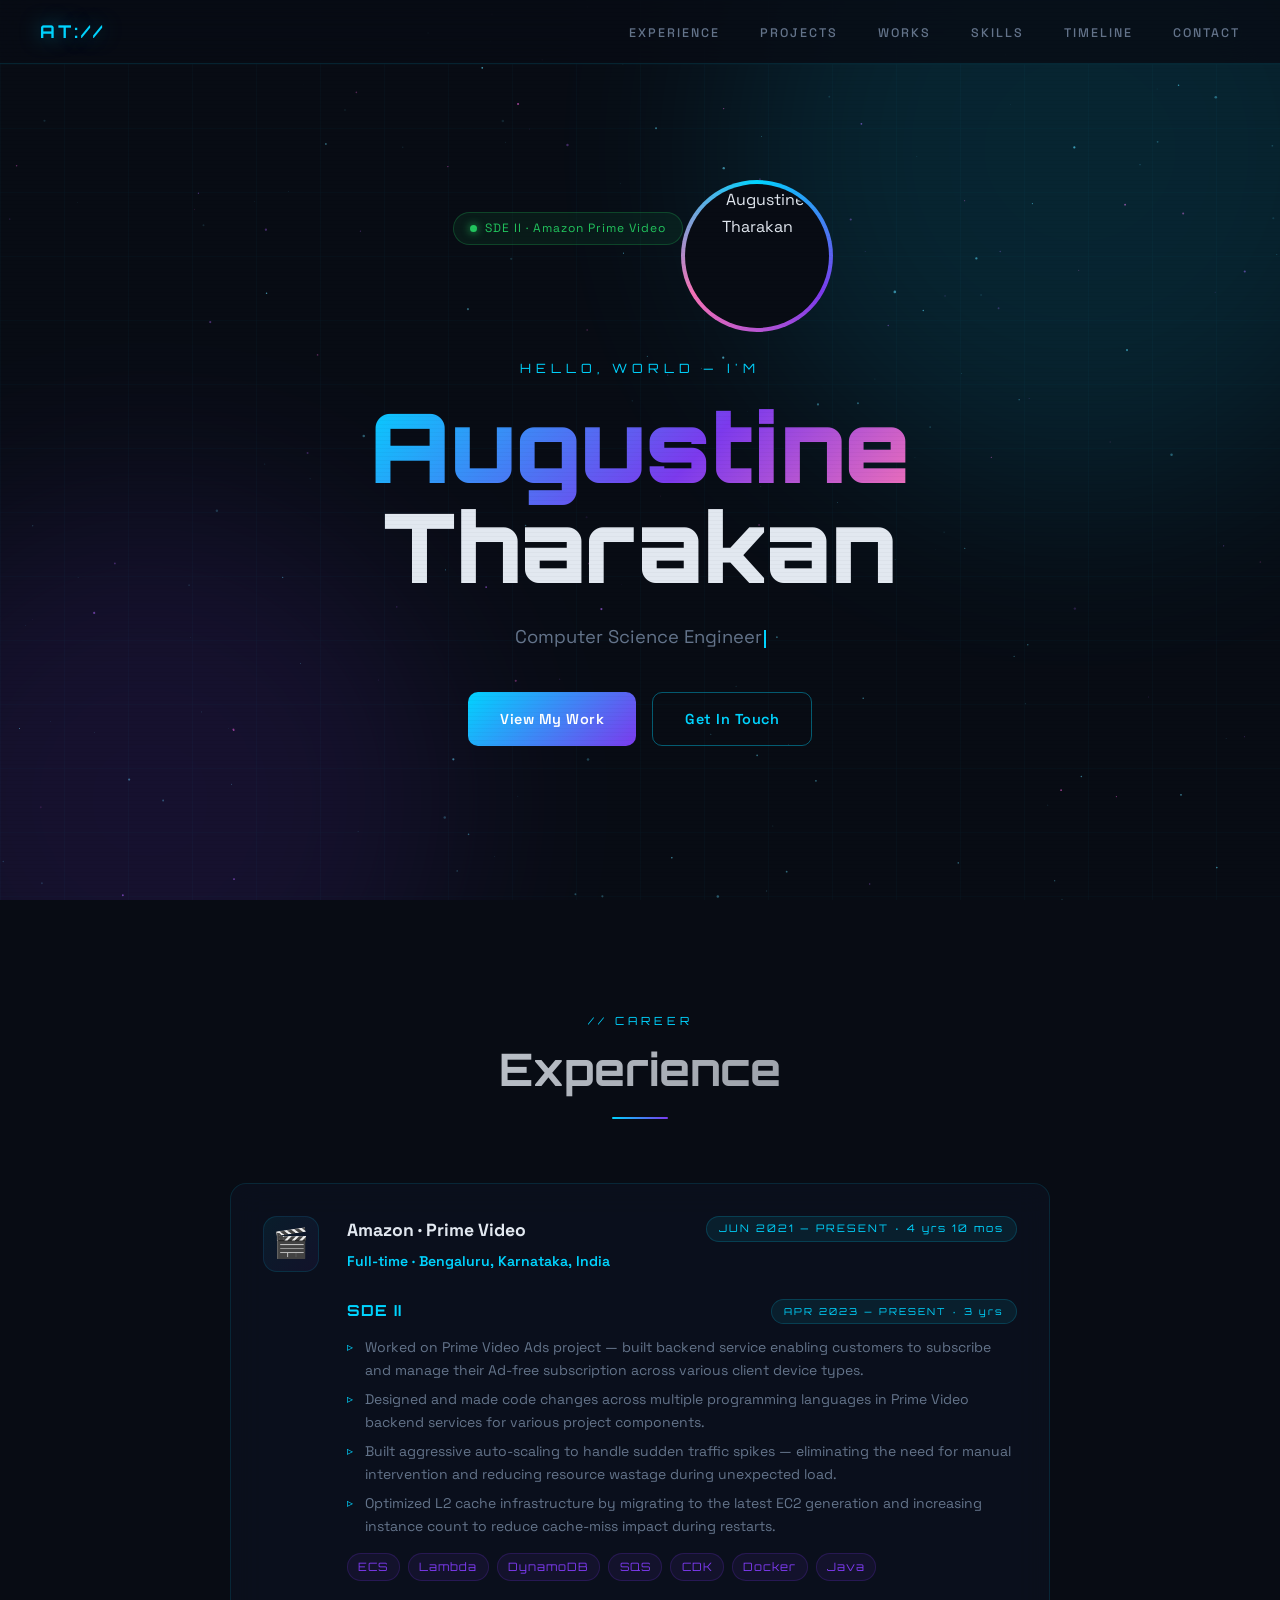
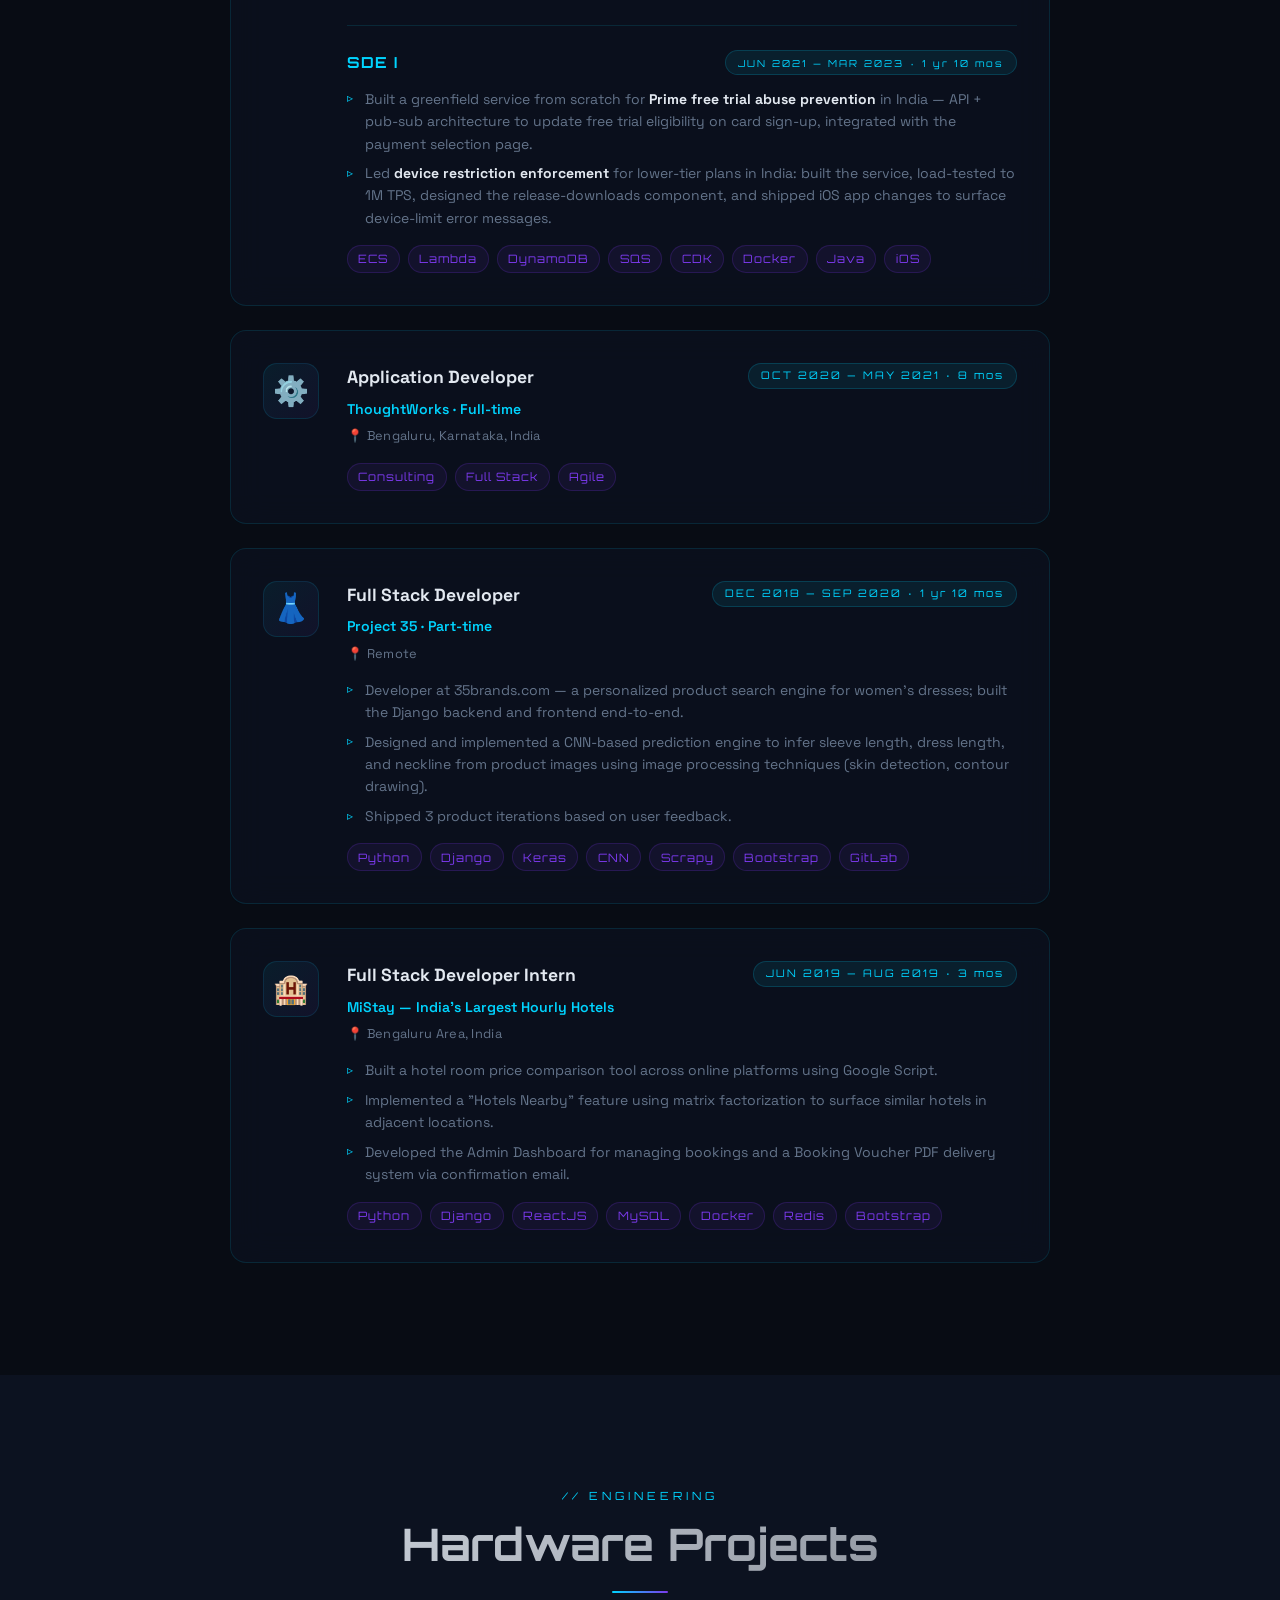
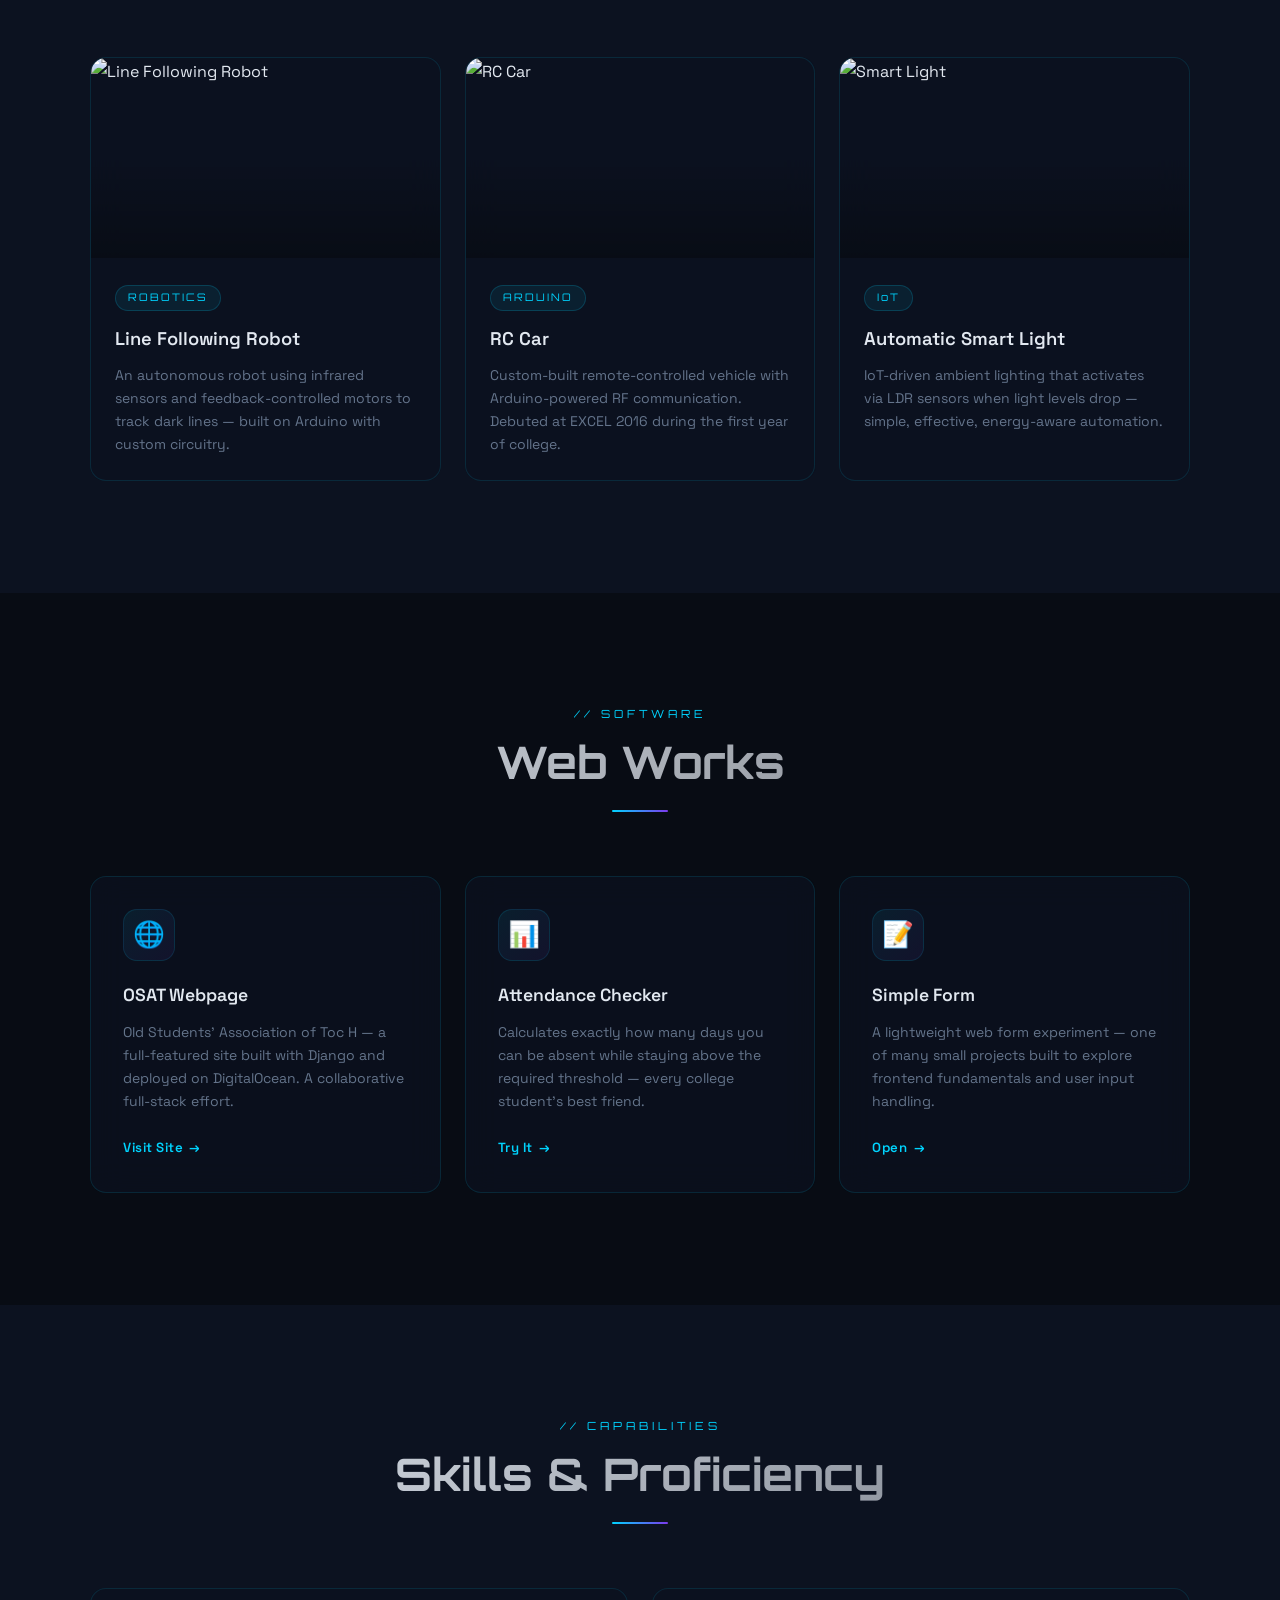
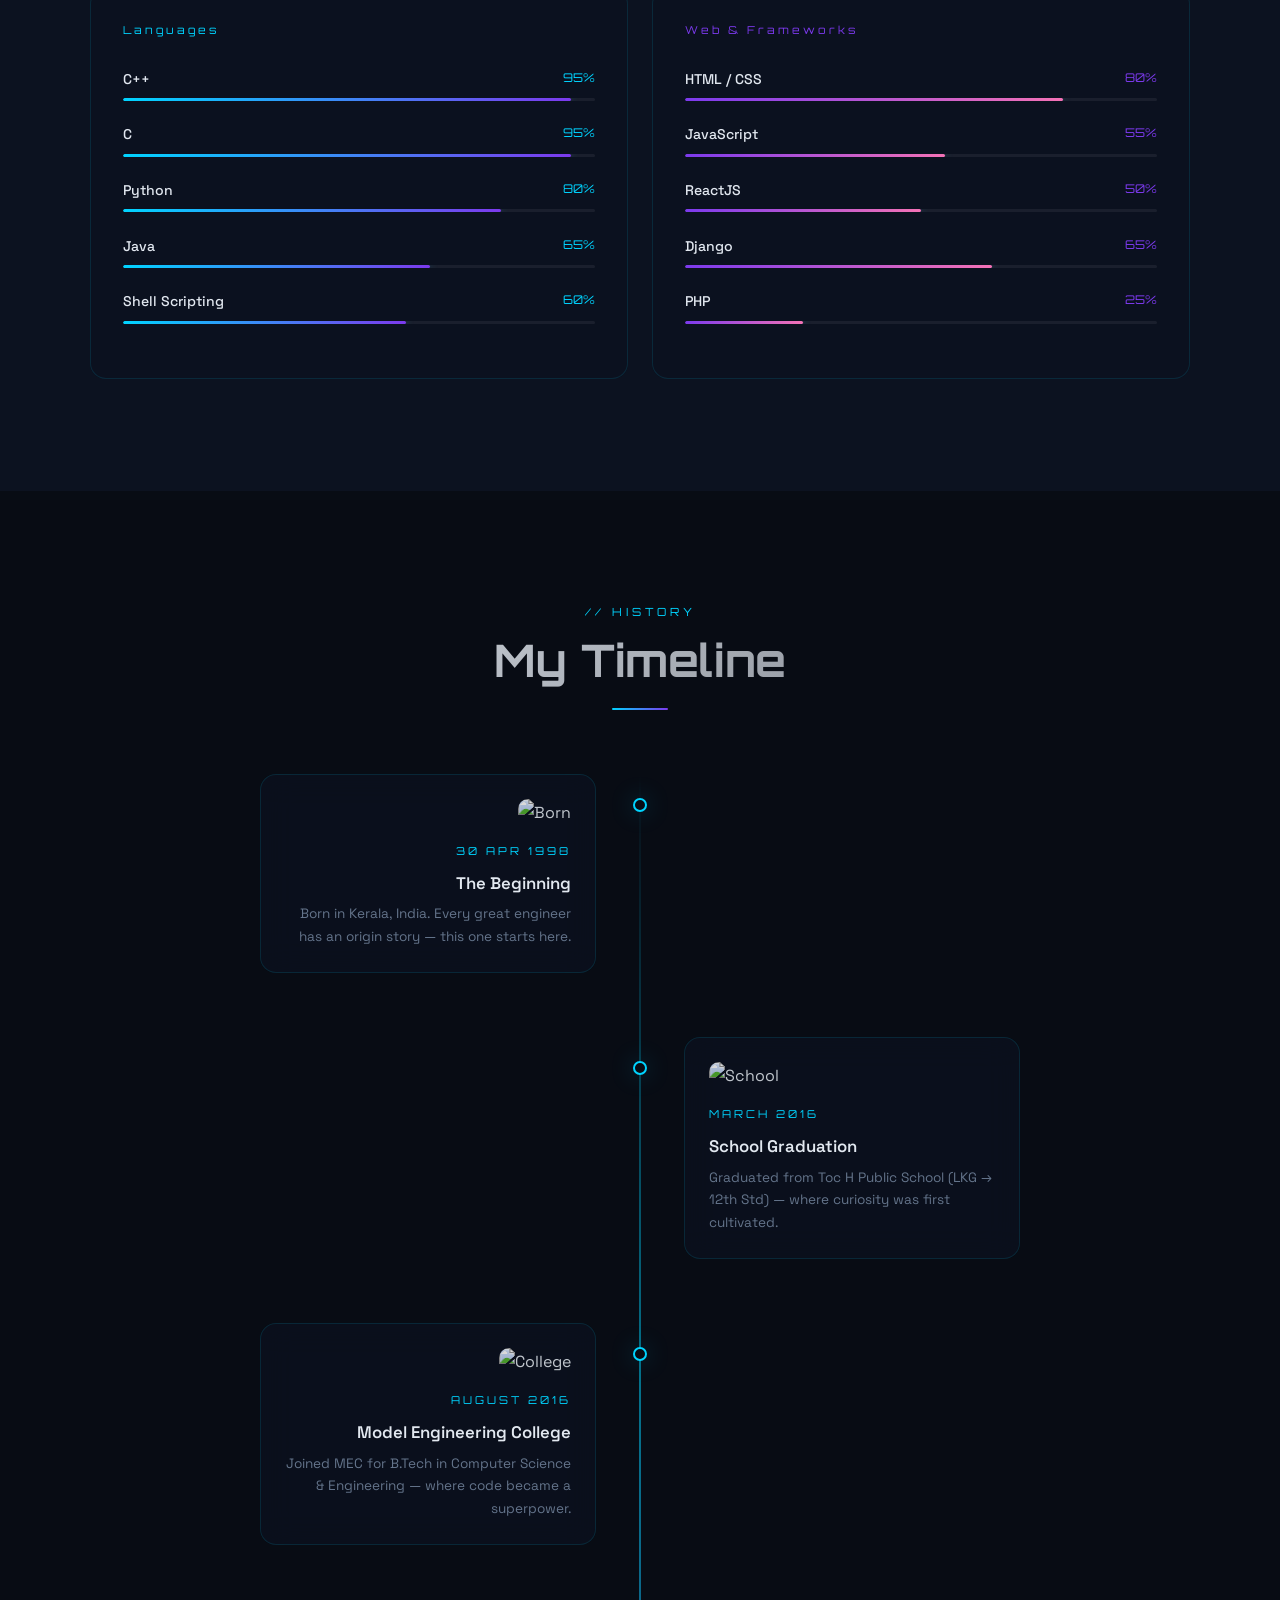
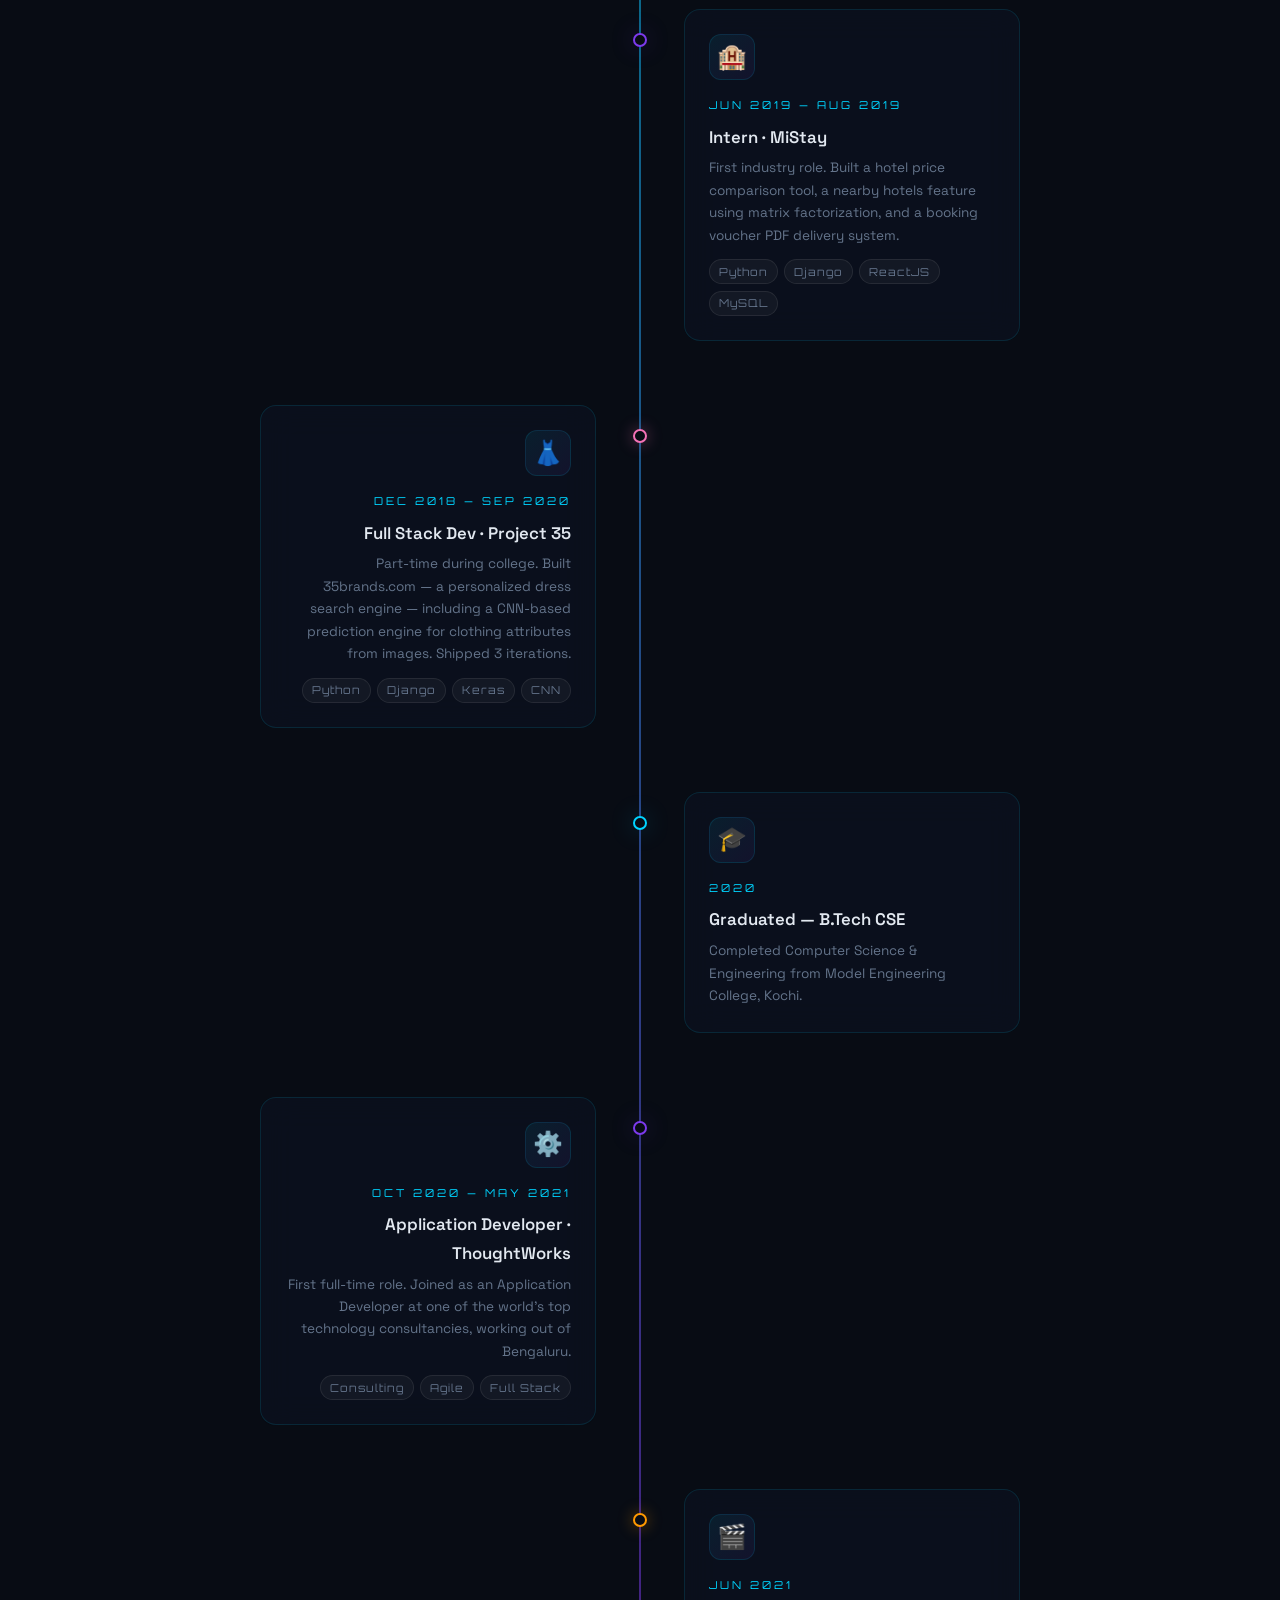
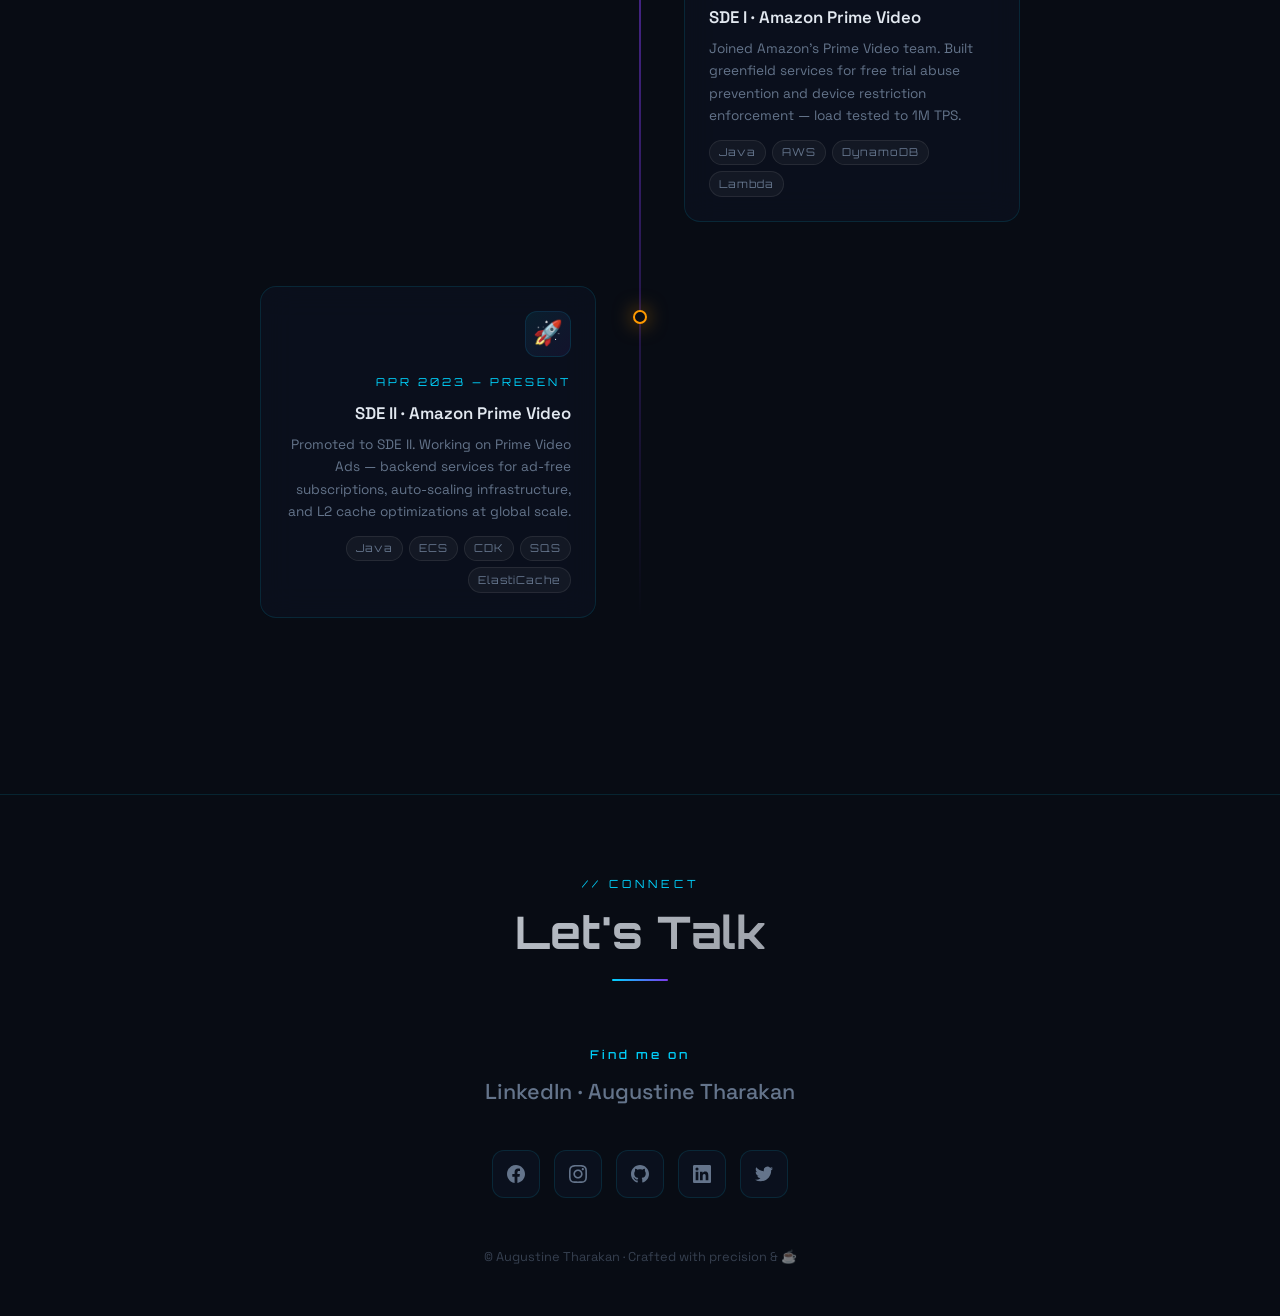
==== index.html @ 20291aa5 "Created V2 page" ====
<!DOCTYPE html>
<html lang="en">
<head>
  <meta charset="UTF-8">
  <meta name="viewport" content="width=device-width, initial-scale=1.0">
  <title>Augustine Tharakan</title>
  <link rel="icon" href="assets/images/profile.jpg">
  <link rel="preconnect" href="https://fonts.googleapis.com">
  <link rel="preconnect" href="https://fonts.gstatic.com" crossorigin>
  <link href="https://fonts.googleapis.com/css2?family=Orbitron:wght@400;700;900&family=Space+Grotesk:wght@300;400;500;600;700&display=swap" rel="stylesheet">
  <style>
    *, *::before, *::after { margin: 0; padding: 0; box-sizing: border-box; }

    :root {
      --bg-primary: #080c14;
      --bg-secondary: #0c1220;
      --cyan: #00d4ff;
      --cyan-dim: rgba(0, 212, 255, 0.08);
      --purple: #7c3aed;
      --purple-dim: rgba(124, 58, 237, 0.08);
      --magenta: #f472b6;
      --green: #22c55e;
      --text-primary: #e2e8f0;
      --text-secondary: #64748b;
      --border: rgba(0, 212, 255, 0.12);
      --border-hover: rgba(0, 212, 255, 0.4);
      --glow-cyan: 0 0 24px rgba(0, 212, 255, 0.25);
      --glow-purple: 0 0 24px rgba(124, 58, 237, 0.25);
      --font-display: 'Orbitron', monospace;
      --font-body: 'Space Grotesk', sans-serif;
      --radius: 16px;
    }

    html { scroll-behavior: smooth; }

    body {
      font-family: var(--font-body);
      background-color: var(--bg-primary);
      color: var(--text-primary);
      overflow-x: hidden;
      line-height: 1.7;
    }

    ::-webkit-scrollbar { width: 3px; }
    ::-webkit-scrollbar-track { background: var(--bg-primary); }
    ::-webkit-scrollbar-thumb { background: linear-gradient(180deg, var(--cyan), var(--purple)); border-radius: 2px; }
    ::selection { background: rgba(0,212,255,0.2); color: var(--cyan); }

    /* ── NAV ── */
    nav {
      position: fixed; top: 0; width: 100%; z-index: 1000;
      padding: 0 2.5rem; height: 64px;
      display: flex; align-items: center; justify-content: space-between;
      background: rgba(8, 12, 20, 0.8);
      backdrop-filter: blur(24px); -webkit-backdrop-filter: blur(24px);
      border-bottom: 1px solid var(--border);
      transition: background 0.3s;
    }
    .nav-logo {
      font-family: var(--font-display); font-size: 1.1rem; font-weight: 700;
      color: var(--cyan); text-decoration: none; letter-spacing: 3px;
      text-shadow: 0 0 20px rgba(0,212,255,0.5);
    }
    .nav-links { display: flex; list-style: none; gap: 2.5rem; }
    .nav-links a {
      color: var(--text-secondary); text-decoration: none;
      font-size: 0.78rem; font-weight: 500; letter-spacing: 2px; text-transform: uppercase;
      transition: color 0.3s; position: relative;
    }
    .nav-links a::after {
      content: ''; position: absolute; bottom: -4px; left: 0;
      width: 0; height: 1px; background: var(--cyan); transition: width 0.3s;
    }
    .nav-links a:hover { color: var(--cyan); }
    .nav-links a:hover::after { width: 100%; }

    .hamburger { display: none; flex-direction: column; gap: 5px; cursor: pointer; padding: 4px; }
    .hamburger span { display: block; width: 22px; height: 1.5px; background: var(--cyan); transition: all 0.3s; }
    .hamburger.open span:nth-child(1) { transform: translateY(6.5px) rotate(45deg); }
    .hamburger.open span:nth-child(2) { opacity: 0; }
    .hamburger.open span:nth-child(3) { transform: translateY(-6.5px) rotate(-45deg); }

    .mobile-menu {
      display: none; position: fixed; top: 64px; left: 0; right: 0;
      background: rgba(8,12,20,0.98); backdrop-filter: blur(24px);
      border-bottom: 1px solid var(--border); z-index: 999; padding: 2rem 2.5rem;
    }
    .mobile-menu.open { display: block; }
    .mobile-menu ul { list-style: none; display: flex; flex-direction: column; gap: 1.25rem; }
    .mobile-menu a { color: var(--text-primary); text-decoration: none; font-size: 1rem; font-weight: 500; transition: color 0.3s; }
    .mobile-menu a:hover { color: var(--cyan); }

    /* ── HERO ── */
    #hero {
      min-height: 100vh; display: flex; align-items: center; justify-content: center;
      position: relative; overflow: hidden; padding: 6rem 2rem 4rem;
    }
    canvas#stars { position: absolute; inset: 0; z-index: 0; pointer-events: none; }
    .grid-bg {
      position: absolute; inset: 0; z-index: 0;
      background-image:
        linear-gradient(rgba(0,212,255,0.025) 1px, transparent 1px),
        linear-gradient(90deg, rgba(0,212,255,0.025) 1px, transparent 1px);
      background-size: 64px 64px;
    }
    .orb { position: absolute; border-radius: 50%; filter: blur(100px); opacity: 0.12; z-index: 0; pointer-events: none; }
    .orb-1 { width: 700px; height: 700px; background: var(--cyan); top: -200px; right: -150px; }
    .orb-2 { width: 600px; height: 600px; background: var(--purple); bottom: -200px; left: -150px; }

    .hero-inner { position: relative; z-index: 1; text-align: center; max-width: 780px; }

    .hero-avatar-wrap { position: relative; display: inline-block; margin-bottom: 2rem; }
    .hero-avatar-wrap::before {
      content: ''; position: absolute; inset: -6px; border-radius: 50%;
      background: conic-gradient(from 0deg, var(--cyan), var(--purple), var(--magenta), var(--cyan));
      animation: spin 6s linear infinite; z-index: -1;
    }
    .hero-avatar-wrap::after {
      content: ''; position: absolute; inset: -2px; border-radius: 50%;
      background: var(--bg-primary); z-index: -1;
    }
    @keyframes spin { to { transform: rotate(360deg); } }
    .hero-avatar { width: 140px; height: 140px; border-radius: 50%; object-fit: cover; display: block; animation: float 7s ease-in-out infinite; }
    @keyframes float { 0%,100%{transform:translateY(0)} 50%{transform:translateY(-10px)} }

    .status-pill {
      display: inline-flex; align-items: center; gap: 0.5rem;
      background: rgba(34,197,94,0.08); border: 1px solid rgba(34,197,94,0.25);
      border-radius: 20px; padding: 0.35rem 1rem; font-size: 0.75rem;
      color: var(--green); letter-spacing: 1px; margin-bottom: 1.5rem;
    }
    .pulse-dot {
      width: 7px; height: 7px; border-radius: 50%;
      background: var(--green); box-shadow: 0 0 8px var(--green);
      animation: pulsate 2s ease infinite;
    }
    @keyframes pulsate { 0%,100%{transform:scale(1);opacity:1} 50%{transform:scale(0.7);opacity:0.4} }

    .hero-eyebrow {
      font-family: var(--font-display); font-size: clamp(0.65rem, 2vw, 0.8rem);
      color: var(--cyan); letter-spacing: 5px; text-transform: uppercase; margin-bottom: 1rem;
      opacity: 0; animation: riseUp 0.8s ease 0.4s forwards;
    }
    .hero-name {
      font-family: var(--font-display); font-size: clamp(2.8rem, 9vw, 6rem);
      font-weight: 900; line-height: 1.05; margin-bottom: 1.5rem;
      opacity: 0; animation: riseUp 0.8s ease 0.6s forwards;
    }
    .hero-name .grad {
      background: linear-gradient(135deg, var(--cyan) 0%, var(--purple) 60%, var(--magenta) 100%);
      -webkit-background-clip: text; -webkit-text-fill-color: transparent; background-clip: text;
    }
    .hero-sub {
      font-size: clamp(0.95rem, 2.5vw, 1.15rem); color: var(--text-secondary);
      margin-bottom: 2.5rem; opacity: 0; animation: riseUp 0.8s ease 0.8s forwards; min-height: 1.7em;
    }
    .cursor {
      display: inline-block; width: 2px; height: 1em; background: var(--cyan);
      margin-left: 2px; vertical-align: middle; animation: blink 1s step-end infinite;
    }
    @keyframes blink { 0%,100%{opacity:1} 50%{opacity:0} }

    .hero-btns {
      display: flex; gap: 1rem; justify-content: center; flex-wrap: wrap;
      opacity: 0; animation: riseUp 0.8s ease 1s forwards;
    }
    .btn {
      display: inline-flex; align-items: center; gap: 0.5rem;
      padding: 0.85rem 2rem; border-radius: 10px; font-family: var(--font-body);
      font-size: 0.9rem; font-weight: 600; cursor: pointer; text-decoration: none;
      transition: transform 0.25s, box-shadow 0.25s; letter-spacing: 0.5px;
    }
    .btn-fill { background: linear-gradient(135deg, var(--cyan), var(--purple)); color: #fff; border: none; }
    .btn-fill:hover { transform: translateY(-3px); box-shadow: 0 12px 40px rgba(0,212,255,0.25); }
    .btn-outline { background: transparent; color: var(--cyan); border: 1px solid rgba(0,212,255,0.4); }
    .btn-outline:hover { background: var(--cyan-dim); transform: translateY(-3px); box-shadow: var(--glow-cyan); }

    @keyframes riseUp { from{opacity:0;transform:translateY(24px)} to{opacity:1;transform:translateY(0)} }

    /* ── LAYOUT ── */
    .section { padding: 7rem 2rem; }
    .section-alt { background: var(--bg-secondary); }
    .wrap { max-width: 1100px; margin: 0 auto; }
    .s-head { text-align: center; margin-bottom: 4rem; }
    .s-tag { font-family: var(--font-display); font-size: 0.7rem; letter-spacing: 4px; color: var(--cyan); text-transform: uppercase; display: block; margin-bottom: 0.75rem; }
    .s-title {
      font-family: var(--font-display); font-size: clamp(1.8rem, 5vw, 2.8rem); font-weight: 700; line-height: 1.2;
      background: linear-gradient(135deg, var(--text-primary), rgba(226,232,240,0.5));
      -webkit-background-clip: text; -webkit-text-fill-color: transparent; background-clip: text;
    }
    .s-line { width: 56px; height: 2px; margin: 1.25rem auto 0; background: linear-gradient(90deg, var(--cyan), var(--purple)); border-radius: 1px; }

    /* ── CARD ── */
    .card {
      background: rgba(12,18,32,0.7); border: 1px solid var(--border);
      border-radius: var(--radius); backdrop-filter: blur(16px); -webkit-backdrop-filter: blur(16px);
      transition: border-color 0.35s, transform 0.35s, box-shadow 0.35s; overflow: hidden;
    }
    .card:hover { border-color: var(--border-hover); transform: translateY(-5px); box-shadow: var(--glow-cyan), 0 24px 64px rgba(0,0,0,0.5); }

    /* ── PROJECTS ── */
    .proj-grid { display: grid; grid-template-columns: repeat(auto-fit, minmax(300px, 1fr)); gap: 1.5rem; }
    .proj-img-wrap { position: relative; overflow: hidden; }
    .proj-img { width: 100%; height: 200px; object-fit: cover; display: block; transition: transform 0.5s; }
    .card:hover .proj-img { transform: scale(1.04); }
    .proj-img-wrap::after {
      content: ''; position: absolute; inset: 0;
      background: linear-gradient(180deg, transparent 50%, rgba(8,12,20,0.85));
    }
    .proj-body { padding: 1.5rem; }
    .proj-chip { display: inline-block; font-family: var(--font-display); font-size: 0.65rem; letter-spacing: 2px; color: var(--cyan); background: var(--cyan-dim); border: 1px solid rgba(0,212,255,0.18); padding: 0.2rem 0.75rem; border-radius: 20px; margin-bottom: 0.75rem; }
    .proj-title { font-size: 1.15rem; font-weight: 600; margin-bottom: 0.6rem; }
    .proj-desc { font-size: 0.875rem; color: var(--text-secondary); line-height: 1.65; }

    /* ── WORKS ── */
    .works-grid { display: grid; grid-template-columns: repeat(auto-fit, minmax(280px, 1fr)); gap: 1.5rem; }
    .work-body { padding: 2rem; }
    .work-icon { width: 52px; height: 52px; border-radius: 14px; display: flex; align-items: center; justify-content: center; font-size: 1.6rem; margin-bottom: 1.25rem; background: linear-gradient(135deg, var(--cyan-dim), var(--purple-dim)); border: 1px solid var(--border); }
    .work-title { font-size: 1.1rem; font-weight: 600; margin-bottom: 0.6rem; }
    .work-desc { font-size: 0.875rem; color: var(--text-secondary); line-height: 1.65; margin-bottom: 1.25rem; }
    .work-link { display: inline-flex; align-items: center; gap: 0.4rem; font-size: 0.83rem; color: var(--cyan); font-weight: 600; text-decoration: none; letter-spacing: 0.5px; transition: gap 0.25s, color 0.25s; }
    .work-link::after { content: '→'; }
    .work-link:hover { color: var(--magenta); gap: 0.65rem; }

    /* ── SKILLS ── */
    .skills-grid { display: grid; grid-template-columns: repeat(auto-fit, minmax(320px, 1fr)); gap: 1.5rem; }
    .skills-body { padding: 2rem; }
    .skills-label { font-family: var(--font-display); font-size: 0.68rem; letter-spacing: 3px; margin-bottom: 1.75rem; }
    .skill { margin-bottom: 1.4rem; }
    .skill-top { display: flex; justify-content: space-between; margin-bottom: 0.4rem; }
    .skill-name { font-size: 0.88rem; font-weight: 500; }
    .skill-val { font-family: var(--font-display); font-size: 0.75rem; color: var(--cyan); }
    .skill-track { height: 3px; background: rgba(255,255,255,0.06); border-radius: 2px; overflow: hidden; }
    .skill-bar { height: 100%; border-radius: 2px; width: 0%; transition: width 1.6s cubic-bezier(0.16,1,0.3,1); box-shadow: 0 0 8px rgba(0,212,255,0.4); background: linear-gradient(90deg, var(--cyan), var(--purple)); }
    .skill-bar.purple { background: linear-gradient(90deg, var(--purple), var(--magenta)); }

    /* ── TIMELINE ── */
    .tl { position: relative; max-width: 760px; margin: 0 auto; }
    .tl::before {
      content: ''; position: absolute; left: 50%; top: 0; bottom: 0; width: 1px;
      background: linear-gradient(180deg, transparent, var(--cyan) 20%, var(--purple) 80%, transparent);
      transform: translateX(-50%);
    }
    .tl-item { position: relative; display: flex; align-items: flex-start; margin-bottom: 4rem; }
    .tl-item:nth-child(odd) { flex-direction: row; }
    .tl-item:nth-child(even) { flex-direction: row-reverse; }
    .tl-content { width: calc(50% - 44px); padding: 1.5rem; }
    .tl-item:nth-child(odd) .tl-content { text-align: right; }
    .tl-dot {
      position: absolute; left: 50%; top: 1.5rem; transform: translateX(-50%);
      width: 14px; height: 14px; border-radius: 50%; border: 2px solid var(--cyan);
      background: var(--bg-primary); box-shadow: var(--glow-cyan); z-index: 2;
      transition: box-shadow 0.3s, transform 0.3s;
    }
    .tl-item:hover .tl-dot { transform: translateX(-50%) scale(1.5); box-shadow: 0 0 22px rgba(0,212,255,0.7); }
    .tl-date { font-family: var(--font-display); font-size: 0.68rem; color: var(--cyan); letter-spacing: 3px; margin-bottom: 0.5rem; }
    .tl-title { font-size: 1.05rem; font-weight: 600; margin-bottom: 0.4rem; }
    .tl-desc { font-size: 0.85rem; color: var(--text-secondary); line-height: 1.65; }
    .tl-thumb { width: 100%; height: 130px; object-fit: cover; border-radius: 10px; margin-bottom: 1rem; filter: brightness(0.85) saturate(1.1); transition: filter 0.3s; }
    .tl-item:hover .tl-thumb { filter: brightness(1) saturate(1.2); }
    .tl-work-icon {
      width: 46px; height: 46px; border-radius: 12px; font-size: 1.5rem;
      display: flex; align-items: center; justify-content: center;
      background: linear-gradient(135deg, var(--cyan-dim), var(--purple-dim));
      border: 1px solid var(--border); margin-bottom: 1rem;
    }
    .tl-item:nth-child(odd) .tl-work-icon { margin-left: auto; }
    .tl-chips { display: flex; flex-wrap: wrap; gap: 0.4rem; margin-top: 0.75rem; }
    .tl-item:nth-child(odd) .tl-chips { justify-content: flex-end; }
    .tl-chips span {
      font-size: 0.68rem; font-family: var(--font-display); letter-spacing: 1px;
      color: var(--text-secondary); background: rgba(255,255,255,0.04);
      border: 1px solid rgba(255,255,255,0.08);
      padding: 0.15rem 0.55rem; border-radius: 20px;
    }

    /* ── FOOTER ── */
    footer { background: var(--bg-primary); border-top: 1px solid var(--border); padding: 5rem 2rem 3rem; text-align: center; }
    .contact-email { display: inline-block; margin-bottom: 2.5rem; font-size: clamp(1rem,3vw,1.35rem); font-weight: 500; color: var(--text-secondary); text-decoration: none; transition: color 0.3s; }
    .contact-email:hover { color: var(--cyan); }
    .contact-email span { font-family: var(--font-display); font-size: 0.75rem; color: var(--cyan); letter-spacing: 3px; display: block; margin-bottom: 0.5rem; }
    .socials { display: flex; gap: 0.875rem; justify-content: center; flex-wrap: wrap; margin-bottom: 3rem; }
    .soc-btn { width: 48px; height: 48px; border-radius: 12px; display: flex; align-items: center; justify-content: center; background: rgba(12,18,32,0.8); border: 1px solid var(--border); color: var(--text-secondary); text-decoration: none; font-size: 1.1rem; transition: all 0.3s; }
    .soc-btn:hover { border-color: var(--cyan); color: var(--cyan); box-shadow: var(--glow-cyan); transform: translateY(-3px); }
    .footer-line { font-size: 0.8rem; color: rgba(100,116,139,0.5); }
    .footer-line strong { color: var(--cyan); font-weight: 500; }

    /* ── REVEAL ── */
    .reveal { opacity: 0; transform: translateY(28px); transition: opacity 0.75s ease, transform 0.75s ease; }
    .reveal.in { opacity: 1; transform: translateY(0); }
    .d1{transition-delay:0.1s} .d2{transition-delay:0.2s} .d3{transition-delay:0.3s}

    /* ── RESPONSIVE ── */
    @media (max-width: 768px) {
      .nav-links { display: none; }
      .hamburger { display: flex; }

      /* Timeline */
      .tl::before { left: 20px; }
      .tl-item, .tl-item:nth-child(even) { flex-direction: column; padding-left: 54px; }
      .tl-content, .tl-item:nth-child(odd) .tl-content { width: 100%; text-align: left; }
      .tl-dot { left: 20px; }
      .tl-item:nth-child(odd) .tl-work-icon { margin-left: 0; }
      .tl-item:nth-child(odd) .tl-chips { justify-content: flex-start; }

      /* Experience — full reflow on mobile */
      .exp-list { max-width: 100%; }
      .exp-card {
        display: flex; flex-direction: column; gap: 0;
        padding: 1.25rem; overflow: hidden;
      }
      .exp-logo {
        width: 44px; height: 44px; font-size: 1.4rem;
        border-radius: 10px; margin-bottom: 1rem;
      }
      .exp-top {
        flex-direction: column; align-items: flex-start;
        gap: 0.4rem; margin-bottom: 0.5rem;
      }
      .exp-role { font-size: 0.95rem; line-height: 1.4; word-break: break-word; }
      .exp-period {
        white-space: normal; font-size: 0.58rem; letter-spacing: 1px;
        padding: 0.15rem 0.6rem;
      }
      .exp-company { font-size: 0.82rem; }
      .exp-location { font-size: 0.75rem; margin-bottom: 0.75rem; }
      .exp-subrole { margin-bottom: 1.25rem; padding-bottom: 1.25rem; }
      .exp-subrole-header {
        flex-direction: column; align-items: flex-start; gap: 0.3rem;
        margin-bottom: 0.6rem;
      }
      .exp-subrole-title { font-size: 0.82rem; }
      .exp-bullets li { font-size: 0.8rem; line-height: 1.55; word-break: break-word; }
      .exp-tags { gap: 0.35rem; }
      .exp-tag { font-size: 0.6rem; padding: 0.15rem 0.5rem; letter-spacing: 0.5px; }
    }

    @media (max-width: 480px) {
      .section { padding: 5rem 1.25rem; }
      .hero-avatar { width: 110px; height: 110px; }
      .exp-card { padding: 1.25rem; }
    }

    /* ── EXPERIENCE ── */
    .exp-list { display: flex; flex-direction: column; gap: 1.5rem; max-width: 820px; margin: 0 auto; width: 100%; }
    .exp-card { padding: 2rem; display: grid; grid-template-columns: auto 1fr; gap: 0 1.75rem; align-items: start; min-width: 0; }
    .exp-logo {
      width: 56px; height: 56px; border-radius: 14px;
      display: flex; align-items: center; justify-content: center;
      font-size: 1.8rem; flex-shrink: 0;
      border: 1px solid var(--border);
      background: linear-gradient(135deg, rgba(0,212,255,0.07), rgba(124,58,237,0.07));
    }
    .exp-body { min-width: 0; overflow: hidden; }
    .exp-top { display: flex; align-items: flex-start; justify-content: space-between; flex-wrap: wrap; gap: 0.5rem; margin-bottom: 0.3rem; }
    .exp-role { font-size: 1.1rem; font-weight: 700; color: var(--text-primary); }
    .exp-period {
      font-family: var(--font-display); font-size: 0.65rem;
      color: var(--cyan); letter-spacing: 2px;
      background: var(--cyan-dim); border: 1px solid rgba(0,212,255,0.18);
      padding: 0.2rem 0.75rem; border-radius: 20px; white-space: nowrap;
    }
    .exp-company { font-size: 0.88rem; font-weight: 600; color: var(--cyan); margin-bottom: 0.2rem; }
    .exp-location { font-size: 0.8rem; color: var(--text-secondary); margin-bottom: 0.9rem; letter-spacing: 0.3px; }
    .exp-tags { display: flex; flex-wrap: wrap; gap: 0.5rem; margin-top: 1rem; }
    .exp-tag {
      font-size: 0.72rem; font-family: var(--font-display); letter-spacing: 1px;
      color: var(--purple); background: var(--purple-dim);
      border: 1px solid rgba(124,58,237,0.2);
      padding: 0.2rem 0.65rem; border-radius: 20px;
    }
    .exp-bullets { list-style: none; display: flex; flex-direction: column; gap: 0.45rem; }
    .exp-bullets li { font-size: 0.875rem; color: var(--text-secondary); padding-left: 1.1rem; position: relative; line-height: 1.6; }
    .exp-bullets li::before { content: '▹'; position: absolute; left: 0; color: var(--cyan); font-size: 0.75rem; top: 0.1rem; }
    .exp-subrole { margin-bottom: 1.5rem; padding-bottom: 1.5rem; border-bottom: 1px solid var(--border); }
    .exp-subrole:last-child { margin-bottom: 0; padding-bottom: 0; border-bottom: none; }
    .exp-subrole-header { display: flex; align-items: center; justify-content: space-between; flex-wrap: wrap; gap: 0.5rem; margin-bottom: 0.75rem; }
    .exp-subrole-title { font-size: 0.95rem; font-weight: 700; color: var(--cyan); font-family: var(--font-display); letter-spacing: 1px; }

    /* Scanlines */
    body::after {
      content: ''; position: fixed; inset: 0; z-index: 9997; pointer-events: none;
      background: repeating-linear-gradient(0deg, transparent, transparent 3px, rgba(0,0,0,0.022) 3px, rgba(0,0,0,0.022) 4px);
    }
  </style>
</head>
<body>

  <!-- NAV -->
  <nav id="nav">
    <a href="#hero" class="nav-logo">AT://</a>
    <ul class="nav-links">
      <li><a href="#experience">Experience</a></li>
      <li><a href="#projects">Projects</a></li>
      <li><a href="#works">Works</a></li>
      <li><a href="#skills">Skills</a></li>
      <li><a href="#timeline">Timeline</a></li>
      <li><a href="#contact">Contact</a></li>
    </ul>
    <div class="hamburger" id="ham" onclick="toggleNav()">
      <span></span><span></span><span></span>
    </div>
  </nav>
  <div class="mobile-menu" id="mob">
    <ul>
      <li><a href="#experience" onclick="closeNav()">Experience</a></li>
      <li><a href="#projects" onclick="closeNav()">Projects</a></li>
      <li><a href="#works" onclick="closeNav()">Works</a></li>
      <li><a href="#skills" onclick="closeNav()">Skills</a></li>
      <li><a href="#timeline" onclick="closeNav()">Timeline</a></li>
      <li><a href="#contact" onclick="closeNav()">Contact</a></li>
    </ul>
  </div>

  <!-- HERO -->
  <section id="hero">
    <div class="grid-bg"></div>
    <canvas id="stars"></canvas>
    <div class="orb orb-1"></div>
    <div class="orb orb-2"></div>

    <div class="hero-inner">
      <div class="status-pill">
        <span class="pulse-dot"></span>
        SDE II · Amazon Prime Video
      </div>
      <div class="hero-avatar-wrap">
        <img class="hero-avatar" src="assets/images/profile.jpg" alt="Augustine Tharakan">
      </div>
      <p class="hero-eyebrow">Hello, World — I'm</p>
      <h1 class="hero-name">
        <span class="grad">Augustine</span><br>Tharakan
      </h1>
      <p class="hero-sub">
        <span id="typed"></span><span class="cursor"></span>
      </p>
      <div class="hero-btns">
        <a href="#projects" class="btn btn-fill">View My Work</a>
        <a href="https://www.linkedin.com/in/augustine-tharakan-793099174" target="_blank" class="btn btn-outline">Get In Touch</a>
      </div>
    </div>
  </section>

  <!-- EXPERIENCE -->
  <section id="experience" class="section">
    <div class="wrap">
      <div class="s-head reveal">
        <span class="s-tag">// Career</span>
        <h2 class="s-title">Experience</h2>
        <div class="s-line"></div>
      </div>

      <div class="exp-list">

        <!-- Amazon -->
        <div class="card exp-card reveal d1">
          <div class="exp-logo">🎬</div>
          <div class="exp-body">
            <div class="exp-top">
              <span class="exp-role">Amazon · Prime Video</span>
              <span class="exp-period">JUN 2021 — PRESENT · 4 yrs 10 mos</span>
            </div>
            <div class="exp-company">Full-time · Bengaluru, Karnataka, India</div>
            <div class="exp-location" style="margin-bottom:1.5rem"></div>

            <!-- SDE II -->
            <div class="exp-subrole">
              <div class="exp-subrole-header">
                <span class="exp-subrole-title">SDE II</span>
                <span class="exp-period" style="font-size:0.6rem">APR 2023 — PRESENT · 3 yrs</span>
              </div>
              <ul class="exp-bullets">
                <li>Worked on Prime Video Ads project — built backend service enabling customers to subscribe and manage their Ad-free subscription across various client device types.</li>
                <li>Designed and made code changes across multiple programming languages in Prime Video backend services for various project components.</li>
                <li>Built aggressive auto-scaling to handle sudden traffic spikes — eliminating the need for manual intervention and reducing resource wastage during unexpected load.</li>
                <li>Optimized L2 cache infrastructure by migrating to the latest EC2 generation and increasing instance count to reduce cache-miss impact during restarts.</li>
              </ul>
              <div class="exp-tags" style="margin-bottom:1.25rem">
                <span class="exp-tag">ECS</span><span class="exp-tag">Lambda</span><span class="exp-tag">DynamoDB</span>
                <span class="exp-tag">SQS</span><span class="exp-tag">CDK</span><span class="exp-tag">Docker</span><span class="exp-tag">Java</span>
              </div>
            </div>

            <!-- SDE I -->
            <div class="exp-subrole">
              <div class="exp-subrole-header">
                <span class="exp-subrole-title">SDE I</span>
                <span class="exp-period" style="font-size:0.6rem">JUN 2021 — MAR 2023 · 1 yr 10 mos</span>
              </div>
              <ul class="exp-bullets">
                <li>Built a greenfield service from scratch for <strong style="color:var(--text-primary)">Prime free trial abuse prevention</strong> in India — API + pub-sub architecture to update free trial eligibility on card sign-up, integrated with the payment selection page.</li>
                <li>Led <strong style="color:var(--text-primary)">device restriction enforcement</strong> for lower-tier plans in India: built the service, load-tested to 1M TPS, designed the release-downloads component, and shipped iOS app changes to surface device-limit error messages.</li>
              </ul>
              <div class="exp-tags">
                <span class="exp-tag">ECS</span><span class="exp-tag">Lambda</span><span class="exp-tag">DynamoDB</span>
                <span class="exp-tag">SQS</span><span class="exp-tag">CDK</span><span class="exp-tag">Docker</span><span class="exp-tag">Java</span><span class="exp-tag">iOS</span>
              </div>
            </div>
          </div>
        </div>

        <!-- ThoughtWorks -->
        <div class="card exp-card reveal d2">
          <div class="exp-logo">⚙️</div>
          <div class="exp-body">
            <div class="exp-top">
              <span class="exp-role">Application Developer</span>
              <span class="exp-period">OCT 2020 — MAY 2021 · 8 mos</span>
            </div>
            <div class="exp-company">ThoughtWorks · Full-time</div>
            <div class="exp-location">📍 Bengaluru, Karnataka, India</div>
            <div class="exp-tags">
              <span class="exp-tag">Consulting</span><span class="exp-tag">Full Stack</span><span class="exp-tag">Agile</span>
            </div>
          </div>
        </div>

        <!-- Project 35 -->
        <div class="card exp-card reveal d3">
          <div class="exp-logo">👗</div>
          <div class="exp-body">
            <div class="exp-top">
              <span class="exp-role">Full Stack Developer</span>
              <span class="exp-period">DEC 2018 — SEP 2020 · 1 yr 10 mos</span>
            </div>
            <div class="exp-company">Project 35 · Part-time</div>
            <div class="exp-location">📍 Remote</div>
            <ul class="exp-bullets">
              <li>Developer at 35brands.com — a personalized product search engine for women's dresses; built the Django backend and frontend end-to-end.</li>
              <li>Designed and implemented a CNN-based prediction engine to infer sleeve length, dress length, and neckline from product images using image processing techniques (skin detection, contour drawing).</li>
              <li>Shipped 3 product iterations based on user feedback.</li>
            </ul>
            <div class="exp-tags">
              <span class="exp-tag">Python</span><span class="exp-tag">Django</span><span class="exp-tag">Keras</span>
              <span class="exp-tag">CNN</span><span class="exp-tag">Scrapy</span><span class="exp-tag">Bootstrap</span><span class="exp-tag">GitLab</span>
            </div>
          </div>
        </div>

        <!-- MiStay -->
        <div class="card exp-card reveal d2">
          <div class="exp-logo">🏨</div>
          <div class="exp-body">
            <div class="exp-top">
              <span class="exp-role">Full Stack Developer Intern</span>
              <span class="exp-period">JUN 2019 — AUG 2019 · 3 mos</span>
            </div>
            <div class="exp-company">MiStay — India's Largest Hourly Hotels</div>
            <div class="exp-location">📍 Bengaluru Area, India</div>
            <ul class="exp-bullets">
              <li>Built a hotel room price comparison tool across online platforms using Google Script.</li>
              <li>Implemented a "Hotels Nearby" feature using matrix factorization to surface similar hotels in adjacent locations.</li>
              <li>Developed the Admin Dashboard for managing bookings and a Booking Voucher PDF delivery system via confirmation email.</li>
            </ul>
            <div class="exp-tags">
              <span class="exp-tag">Python</span><span class="exp-tag">Django</span><span class="exp-tag">ReactJS</span>
              <span class="exp-tag">MySQL</span><span class="exp-tag">Docker</span><span class="exp-tag">Redis</span><span class="exp-tag">Bootstrap</span>
            </div>
          </div>
        </div>

      </div>
    </div>
  </section>

  <!-- PROJECTS -->
  <section id="projects" class="section section-alt">
    <div class="wrap">
      <div class="s-head reveal">
        <span class="s-tag">// Engineering</span>
        <h2 class="s-title">Hardware Projects</h2>
        <div class="s-line"></div>
      </div>
      <div class="proj-grid">
        <div class="card reveal d1">
          <div class="proj-img-wrap"><img class="proj-img" src="images/linefollowingcar.gif" alt="Line Following Robot"></div>
          <div class="proj-body">
            <span class="proj-chip">ROBOTICS</span>
            <h3 class="proj-title">Line Following Robot</h3>
            <p class="proj-desc">An autonomous robot using infrared sensors and feedback-controlled motors to track dark lines — built on Arduino with custom circuitry.</p>
          </div>
        </div>
        <div class="card reveal d2">
          <div class="proj-img-wrap"><img class="proj-img" src="images/rccar.gif" alt="RC Car"></div>
          <div class="proj-body">
            <span class="proj-chip">ARDUINO</span>
            <h3 class="proj-title">RC Car</h3>
            <p class="proj-desc">Custom-built remote-controlled vehicle with Arduino-powered RF communication. Debuted at EXCEL 2016 during the first year of college.</p>
          </div>
        </div>
        <div class="card reveal d3">
          <div class="proj-img-wrap"><img class="proj-img" src="images/autolight.jpg" alt="Smart Light"></div>
          <div class="proj-body">
            <span class="proj-chip">IoT</span>
            <h3 class="proj-title">Automatic Smart Light</h3>
            <p class="proj-desc">IoT-driven ambient lighting that activates via LDR sensors when light levels drop — simple, effective, energy-aware automation.</p>
          </div>
        </div>
      </div>
    </div>
  </section>

  <!-- WORKS -->
  <section id="works" class="section">
    <div class="wrap">
      <div class="s-head reveal">
        <span class="s-tag">// Software</span>
        <h2 class="s-title">Web Works</h2>
        <div class="s-line"></div>
      </div>
      <div class="works-grid">
        <div class="card reveal d1">
          <div class="work-body">
            <div class="work-icon">🌐</div>
            <h3 class="work-title">OSAT Webpage</h3>
            <p class="work-desc">Old Students' Association of Toc H — a full-featured site built with Django and deployed on DigitalOcean. A collaborative full-stack effort.</p>
            <a href="#" class="work-link">Visit Site</a>
          </div>
        </div>
        <div class="card reveal d2">
          <div class="work-body">
            <div class="work-icon">📊</div>
            <h3 class="work-title">Attendance Checker</h3>
            <p class="work-desc">Calculates exactly how many days you can be absent while staying above the required threshold — every college student's best friend.</p>
            <a href="Old/attendance" target="_blank" class="work-link">Try It</a>
          </div>
        </div>
        <div class="card reveal d3">
          <div class="work-body">
            <div class="work-icon">📝</div>
            <h3 class="work-title">Simple Form</h3>
            <p class="work-desc">A lightweight web form experiment — one of many small projects built to explore frontend fundamentals and user input handling.</p>
            <a href="Old/user_form.html" target="_blank" class="work-link">Open</a>
          </div>
        </div>
      </div>
    </div>
  </section>

  <!-- SKILLS -->
  <section id="skills" class="section section-alt">
    <div class="wrap">
      <div class="s-head reveal">
        <span class="s-tag">// Capabilities</span>
        <h2 class="s-title">Skills & Proficiency</h2>
        <div class="s-line"></div>
      </div>
      <div class="skills-grid">
        <div class="card reveal d1" data-skills>
          <div class="skills-body">
            <div class="skills-label" style="color:var(--cyan)">Languages</div>
            <div class="skill"><div class="skill-top"><span class="skill-name">C++</span><span class="skill-val">95%</span></div><div class="skill-track"><div class="skill-bar" data-w="95"></div></div></div>
            <div class="skill"><div class="skill-top"><span class="skill-name">C</span><span class="skill-val">95%</span></div><div class="skill-track"><div class="skill-bar" data-w="95"></div></div></div>
            <div class="skill"><div class="skill-top"><span class="skill-name">Python</span><span class="skill-val">80%</span></div><div class="skill-track"><div class="skill-bar" data-w="80"></div></div></div>
            <div class="skill"><div class="skill-top"><span class="skill-name">Java</span><span class="skill-val">65%</span></div><div class="skill-track"><div class="skill-bar" data-w="65"></div></div></div>
            <div class="skill"><div class="skill-top"><span class="skill-name">Shell Scripting</span><span class="skill-val">60%</span></div><div class="skill-track"><div class="skill-bar" data-w="60"></div></div></div>
          </div>
        </div>
        <div class="card reveal d2" data-skills>
          <div class="skills-body">
            <div class="skills-label" style="color:var(--purple)">Web & Frameworks</div>
            <div class="skill"><div class="skill-top"><span class="skill-name">HTML / CSS</span><span class="skill-val" style="color:var(--purple)">80%</span></div><div class="skill-track"><div class="skill-bar purple" data-w="80"></div></div></div>
            <div class="skill"><div class="skill-top"><span class="skill-name">JavaScript</span><span class="skill-val" style="color:var(--purple)">55%</span></div><div class="skill-track"><div class="skill-bar purple" data-w="55"></div></div></div>
            <div class="skill"><div class="skill-top"><span class="skill-name">ReactJS</span><span class="skill-val" style="color:var(--purple)">50%</span></div><div class="skill-track"><div class="skill-bar purple" data-w="50"></div></div></div>
            <div class="skill"><div class="skill-top"><span class="skill-name">Django</span><span class="skill-val" style="color:var(--purple)">65%</span></div><div class="skill-track"><div class="skill-bar purple" data-w="65"></div></div></div>
            <div class="skill"><div class="skill-top"><span class="skill-name">PHP</span><span class="skill-val" style="color:var(--purple)">25%</span></div><div class="skill-track"><div class="skill-bar purple" data-w="25"></div></div></div>
          </div>
        </div>
      </div>
    </div>
  </section>

  <!-- TIMELINE -->
  <section id="timeline" class="section">
    <div class="wrap">
      <div class="s-head reveal">
        <span class="s-tag">// History</span>
        <h2 class="s-title">My Timeline</h2>
        <div class="s-line"></div>
      </div>
      <div class="tl">
        <div class="tl-item reveal">
          <div class="tl-content card">
            <img class="tl-thumb" src="images/baby.jpg" alt="Born">
            <div class="tl-date">30 APR 1998</div>
            <h3 class="tl-title">The Beginning</h3>
            <p class="tl-desc">Born in Kerala, India. Every great engineer has an origin story — this one starts here.</p>
          </div>
          <div class="tl-dot"></div>
        </div>
        <div class="tl-item reveal">
          <div class="tl-content card">
            <img class="tl-thumb" src="images/school.png" alt="School">
            <div class="tl-date">MARCH 2016</div>
            <h3 class="tl-title">School Graduation</h3>
            <p class="tl-desc">Graduated from Toc H Public School (LKG → 12th Std) — where curiosity was first cultivated.</p>
          </div>
          <div class="tl-dot"></div>
        </div>
        <div class="tl-item reveal">
          <div class="tl-content card">
            <img class="tl-thumb" src="images/college.jpg" alt="College">
            <div class="tl-date">AUGUST 2016</div>
            <h3 class="tl-title">Model Engineering College</h3>
            <p class="tl-desc">Joined MEC for B.Tech in Computer Science & Engineering — where code became a superpower.</p>
          </div>
          <div class="tl-dot"></div>
        </div>

        <div class="tl-item reveal">
          <div class="tl-content card">
            <div class="tl-work-icon">🏨</div>
            <div class="tl-date">JUN 2019 — AUG 2019</div>
            <h3 class="tl-title">Intern · MiStay</h3>
            <p class="tl-desc">First industry role. Built a hotel price comparison tool, a nearby hotels feature using matrix factorization, and a booking voucher PDF delivery system.</p>
            <div class="tl-chips">
              <span>Python</span><span>Django</span><span>ReactJS</span><span>MySQL</span>
            </div>
          </div>
          <div class="tl-dot" style="border-color:var(--purple);box-shadow:var(--glow-purple)"></div>
        </div>

        <div class="tl-item reveal">
          <div class="tl-content card">
            <div class="tl-work-icon">👗</div>
            <div class="tl-date">DEC 2018 — SEP 2020</div>
            <h3 class="tl-title">Full Stack Dev · Project 35</h3>
            <p class="tl-desc">Part-time during college. Built 35brands.com — a personalized dress search engine — including a CNN-based prediction engine for clothing attributes from images. Shipped 3 iterations.</p>
            <div class="tl-chips">
              <span>Python</span><span>Django</span><span>Keras</span><span>CNN</span>
            </div>
          </div>
          <div class="tl-dot" style="border-color:var(--magenta);box-shadow:0 0 16px rgba(244,114,182,0.4)"></div>
        </div>

        <div class="tl-item reveal">
          <div class="tl-content card">
            <div class="tl-work-icon">🎓</div>
            <div class="tl-date">2020</div>
            <h3 class="tl-title">Graduated — B.Tech CSE</h3>
            <p class="tl-desc">Completed Computer Science & Engineering from Model Engineering College, Kochi.</p>
          </div>
          <div class="tl-dot"></div>
        </div>

        <div class="tl-item reveal">
          <div class="tl-content card">
            <div class="tl-work-icon">⚙️</div>
            <div class="tl-date">OCT 2020 — MAY 2021</div>
            <h3 class="tl-title">Application Developer · ThoughtWorks</h3>
            <p class="tl-desc">First full-time role. Joined as an Application Developer at one of the world's top technology consultancies, working out of Bengaluru.</p>
            <div class="tl-chips">
              <span>Consulting</span><span>Agile</span><span>Full Stack</span>
            </div>
          </div>
          <div class="tl-dot" style="border-color:var(--purple);box-shadow:var(--glow-purple)"></div>
        </div>

        <div class="tl-item reveal">
          <div class="tl-content card">
            <div class="tl-work-icon">🎬</div>
            <div class="tl-date">JUN 2021</div>
            <h3 class="tl-title">SDE I · Amazon Prime Video</h3>
            <p class="tl-desc">Joined Amazon's Prime Video team. Built greenfield services for free trial abuse prevention and device restriction enforcement — load tested to 1M TPS.</p>
            <div class="tl-chips">
              <span>Java</span><span>AWS</span><span>DynamoDB</span><span>Lambda</span>
            </div>
          </div>
          <div class="tl-dot" style="border-color:#ff9900;box-shadow:0 0 16px rgba(255,153,0,0.4)"></div>
        </div>

        <div class="tl-item reveal">
          <div class="tl-content card">
            <div class="tl-work-icon">🚀</div>
            <div class="tl-date">APR 2023 — PRESENT</div>
            <h3 class="tl-title">SDE II · Amazon Prime Video</h3>
            <p class="tl-desc">Promoted to SDE II. Working on Prime Video Ads — backend services for ad-free subscriptions, auto-scaling infrastructure, and L2 cache optimizations at global scale.</p>
            <div class="tl-chips">
              <span>Java</span><span>ECS</span><span>CDK</span><span>SQS</span><span>ElastiCache</span>
            </div>
          </div>
          <div class="tl-dot" style="border-color:#ff9900;box-shadow:0 0 20px rgba(255,153,0,0.6)"></div>
        </div>

      </div>
    </div>
  </section>

  <!-- FOOTER -->
  <footer id="contact">
    <div class="wrap">
      <div class="s-head reveal">
        <span class="s-tag">// Connect</span>
        <h2 class="s-title">Let's Talk</h2>
        <div class="s-line"></div>
      </div>
      <a href="https://www.linkedin.com/in/augustine-tharakan-793099174" target="_blank" class="contact-email reveal">
        <span>Find me on</span>
        LinkedIn · Augustine Tharakan
      </a>
      <div class="socials reveal">
        <a href="https://facebook.com/augustine.tharakan" class="soc-btn" title="Facebook" target="_blank">
          <svg width="18" height="18" fill="currentColor" viewBox="0 0 24 24"><path d="M24 12.073c0-6.627-5.373-12-12-12s-12 5.373-12 12c0 5.99 4.388 10.954 10.125 11.854v-8.385H7.078v-3.47h3.047V9.43c0-3.007 1.792-4.669 4.533-4.669 1.312 0 2.686.235 2.686.235v2.953H15.83c-1.491 0-1.956.925-1.956 1.874v2.25h3.328l-.532 3.47h-2.796v8.385C19.612 23.027 24 18.062 24 12.073z"/></svg>
        </a>
        <a href="https://instagram.com/__u__know__who__/" class="soc-btn" title="Instagram" target="_blank">
          <svg width="18" height="18" fill="currentColor" viewBox="0 0 24 24"><path d="M12 2.163c3.204 0 3.584.012 4.85.07 3.252.148 4.771 1.691 4.919 4.919.058 1.265.069 1.645.069 4.849 0 3.205-.012 3.584-.069 4.849-.149 3.225-1.664 4.771-4.919 4.919-1.266.058-1.644.07-4.85.07-3.204 0-3.584-.012-4.849-.07-3.26-.149-4.771-1.699-4.919-4.92-.058-1.265-.07-1.644-.07-4.849 0-3.204.013-3.583.07-4.849.149-3.227 1.664-4.771 4.919-4.919 1.266-.057 1.645-.069 4.849-.069zm0-2.163c-3.259 0-3.667.014-4.947.072-4.358.2-6.78 2.618-6.98 6.98-.059 1.281-.073 1.689-.073 4.948 0 3.259.014 3.668.072 4.948.2 4.358 2.618 6.78 6.98 6.98 1.281.058 1.689.072 4.948.072 3.259 0 3.668-.014 4.948-.072 4.354-.2 6.782-2.618 6.979-6.98.059-1.28.073-1.689.073-4.948 0-3.259-.014-3.667-.072-4.947-.196-4.354-2.617-6.78-6.979-6.98-1.281-.059-1.69-.073-4.949-.073zm0 5.838c-3.403 0-6.162 2.759-6.162 6.162s2.759 6.163 6.162 6.163 6.162-2.759 6.162-6.163c0-3.403-2.759-6.162-6.162-6.162zm0 10.162c-2.209 0-4-1.79-4-4 0-2.209 1.791-4 4-4s4 1.791 4 4c0 2.21-1.791 4-4 4zm6.406-11.845c-.796 0-1.441.645-1.441 1.44s.645 1.44 1.441 1.44c.795 0 1.439-.645 1.439-1.44s-.644-1.44-1.439-1.44z"/></svg>
        </a>
        <a href="https://github.com/augustinetharakan12" class="soc-btn" title="GitHub" target="_blank">
          <svg width="18" height="18" fill="currentColor" viewBox="0 0 24 24"><path d="M12 0c-6.626 0-12 5.373-12 12 0 5.302 3.438 9.8 8.207 11.387.599.111.793-.261.793-.577v-2.234c-3.338.726-4.033-1.416-4.033-1.416-.546-1.387-1.333-1.756-1.333-1.756-1.089-.745.083-.729.083-.729 1.205.084 1.839 1.237 1.839 1.237 1.07 1.834 2.807 1.304 3.492.997.107-.775.418-1.305.762-1.604-2.665-.305-5.467-1.334-5.467-5.931 0-1.311.469-2.381 1.236-3.221-.124-.303-.535-1.524.117-3.176 0 0 1.008-.322 3.301 1.23.957-.266 1.983-.399 3.003-.404 1.02.005 2.047.138 3.006.404 2.291-1.552 3.297-1.23 3.297-1.23.653 1.653.242 2.874.118 3.176.77.84 1.235 1.911 1.235 3.221 0 4.609-2.807 5.624-5.479 5.921.43.372.823 1.102.823 2.222v3.293c0 .319.192.694.801.576 4.765-1.589 8.199-6.086 8.199-11.386 0-6.627-5.373-12-12-12z"/></svg>
        </a>
        <a href="https://in.linkedin.com/in/augustine-tharakan-793099174" class="soc-btn" title="LinkedIn" target="_blank">
          <svg width="18" height="18" fill="currentColor" viewBox="0 0 24 24"><path d="M20.447 20.452h-3.554v-5.569c0-1.328-.027-3.037-1.852-3.037-1.853 0-2.136 1.445-2.136 2.939v5.667H9.351V9h3.414v1.561h.046c.477-.9 1.637-1.85 3.37-1.85 3.601 0 4.267 2.37 4.267 5.455v6.286zM5.337 7.433a2.062 2.062 0 01-2.063-2.065 2.064 2.064 0 112.063 2.065zm1.782 13.019H3.555V9h3.564v11.452zM22.225 0H1.771C.792 0 0 .774 0 1.729v20.542C0 23.227.792 24 1.771 24h20.451C23.2 24 24 23.227 24 22.271V1.729C24 .774 23.2 0 22.222 0h.003z"/></svg>
        </a>
        <a href="https://twitter.com/Augustineoo7T" class="soc-btn" title="Twitter" target="_blank">
          <svg width="18" height="18" fill="currentColor" viewBox="0 0 24 24"><path d="M23.953 4.57a10 10 0 01-2.825.775 4.958 4.958 0 002.163-2.723c-.951.555-2.005.959-3.127 1.184a4.92 4.92 0 00-8.384 4.482C7.69 8.095 4.067 6.13 1.64 3.162a4.822 4.822 0 00-.666 2.475c0 1.71.87 3.213 2.188 4.096a4.904 4.904 0 01-2.228-.616v.06a4.923 4.923 0 003.946 4.827 4.996 4.996 0 01-2.212.085 4.936 4.936 0 004.604 3.417 9.867 9.867 0 01-6.102 2.105c-.39 0-.779-.023-1.17-.067a13.995 13.995 0 007.557 2.209c9.053 0 13.998-7.496 13.998-13.985 0-.21 0-.42-.015-.63A9.935 9.935 0 0024 4.59z"/></svg>
        </a>
      </div>
      <p class="footer-line">© Augustine Tharakan · Crafted with precision &amp; ☕</p>
    </div>
  </footer>

  <script>
  /* ── Starfield canvas ── */
  (function(){
    const c = document.getElementById('stars'), ctx = c.getContext('2d');
    let W, H, S = [];
    function resize(){ W = c.width = window.innerWidth; H = c.height = window.innerHeight; }
    function init(){
      S = Array.from({length:200}, ()=>({
        x:Math.random()*W, y:Math.random()*H,
        r:Math.random()*1.1+0.2,
        a:Math.random()*0.55+0.1,
        da:(Math.random()-0.5)*0.004,
        dx:(Math.random()-0.5)*0.1,
        dy:(Math.random()-0.5)*0.1,
        h:[192,192,192,270,310][Math.floor(Math.random()*5)]
      }));
    }
    function draw(){
      ctx.clearRect(0,0,W,H);
      S.forEach(s=>{
        ctx.beginPath(); ctx.arc(s.x,s.y,s.r,0,Math.PI*2);
        ctx.fillStyle=`hsla(${s.h},100%,70%,${s.a})`; ctx.fill();
        s.x=(s.x+s.dx+W)%W; s.y=(s.y+s.dy+H)%H;
        s.a+=s.da; if(s.a<0.05||s.a>0.7) s.da*=-1;
      });
      requestAnimationFrame(draw);
    }
    resize(); init(); draw();
    window.addEventListener('resize',()=>{resize();init();});
  })();

  /* ── Typing effect ── */
  (function(){
    const el=document.getElementById('typed');
    const lines=['Computer Science Engineer','Arduino & Robotics Enthusiast','Full Stack Developer','Open Source Builder'];
    let li=0,ci=0,del=false;
    function tick(){
      const cur=lines[li];
      if(!del){ el.textContent=cur.slice(0,++ci); if(ci===cur.length){del=true;return setTimeout(tick,2200);} }
      else{ el.textContent=cur.slice(0,--ci); if(ci===0){del=false;li=(li+1)%lines.length;} }
      setTimeout(tick,del?35:80);
    }
    tick();
  })();

  /* ── Scroll reveal ── */
  const ro=new IntersectionObserver(entries=>{
    entries.forEach(e=>{ if(e.isIntersecting) e.target.classList.add('in'); });
  },{threshold:0.12});
  document.querySelectorAll('.reveal').forEach(el=>ro.observe(el));

  /* ── Skill bars ── */
  const so=new IntersectionObserver(entries=>{
    entries.forEach(e=>{
      if(e.isIntersecting){
        e.target.querySelectorAll('.skill-bar[data-w]').forEach(b=>{ b.style.width=b.dataset.w+'%'; });
        so.unobserve(e.target);
      }
    });
  },{threshold:0.25});
  document.querySelectorAll('[data-skills]').forEach(el=>so.observe(el));

  /* ── Nav ── */
  function toggleNav(){ document.getElementById('ham').classList.toggle('open'); document.getElementById('mob').classList.toggle('open'); }
  function closeNav(){ document.getElementById('ham').classList.remove('open'); document.getElementById('mob').classList.remove('open'); }
  window.addEventListener('scroll',()=>{
    document.getElementById('nav').style.background=window.scrollY>60?'rgba(8,12,20,0.97)':'rgba(8,12,20,0.8)';
  },{passive:true});
  </script>
</body>
</html>
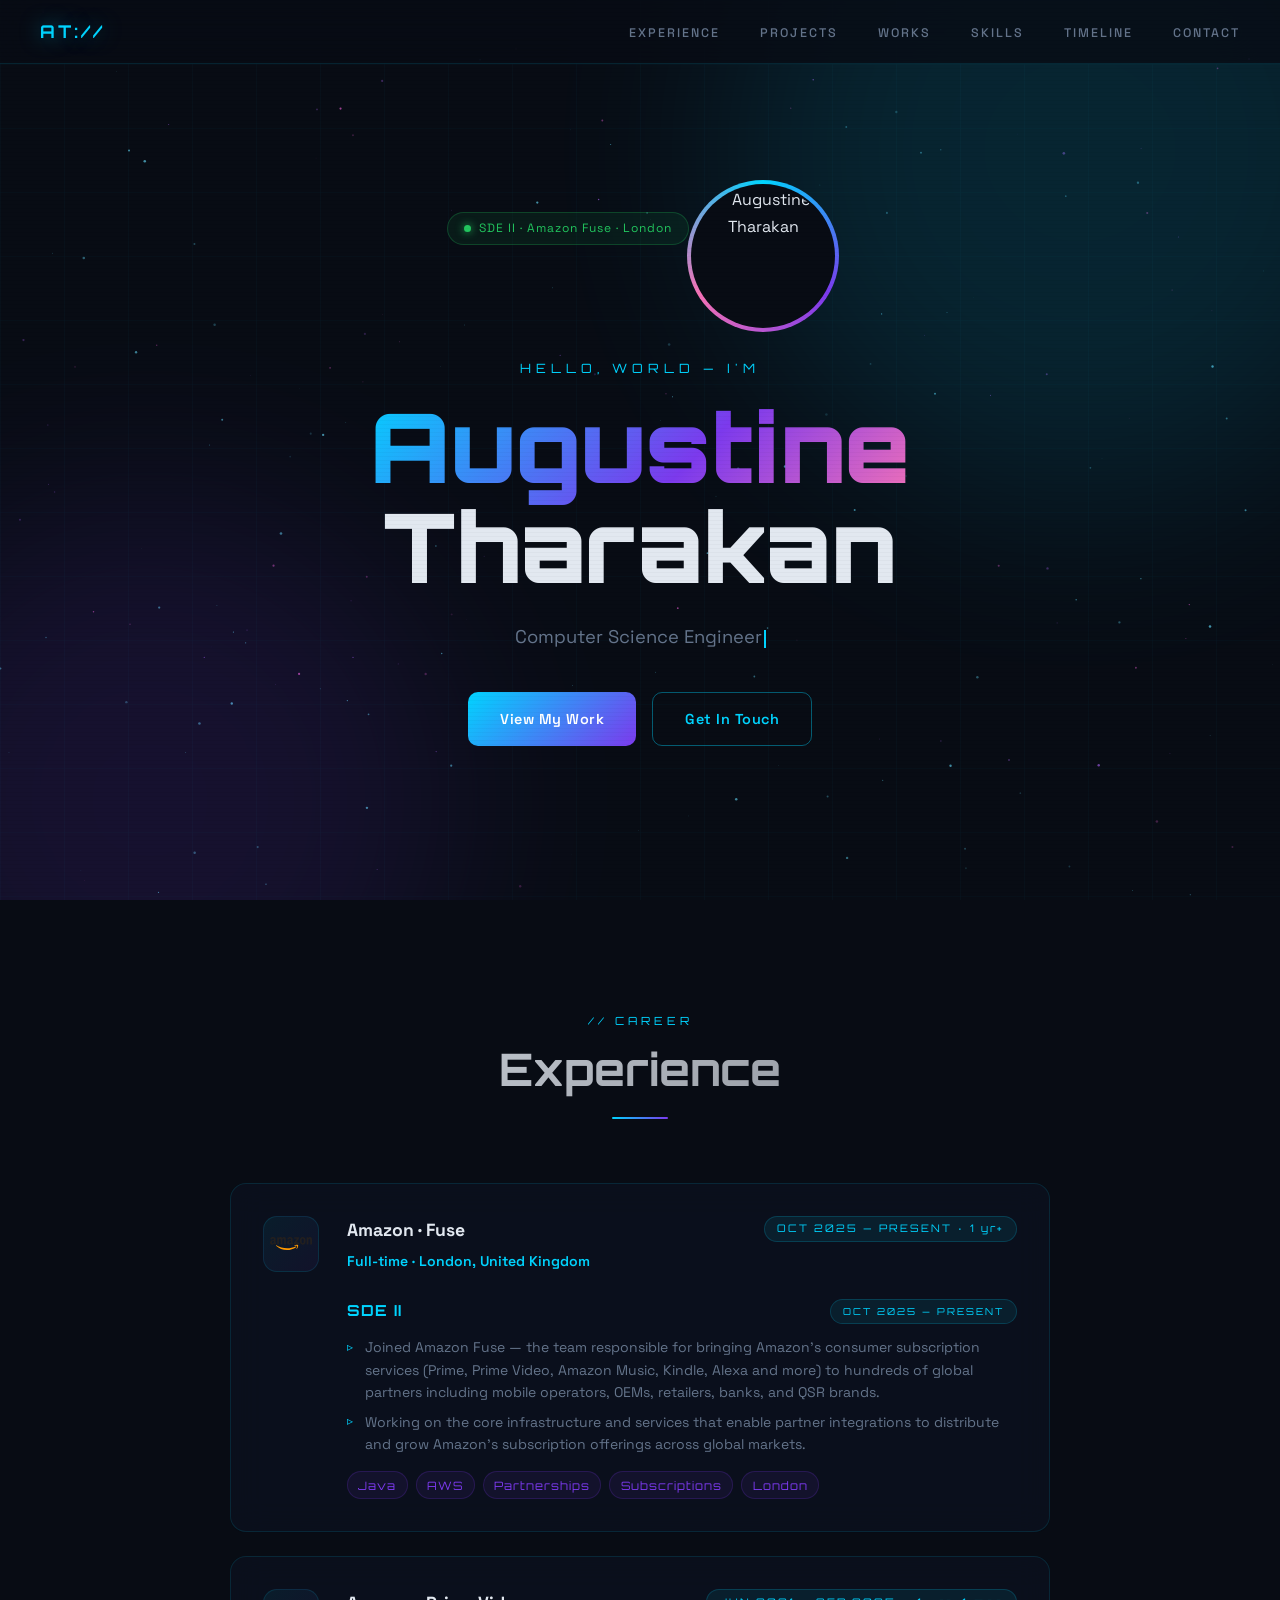
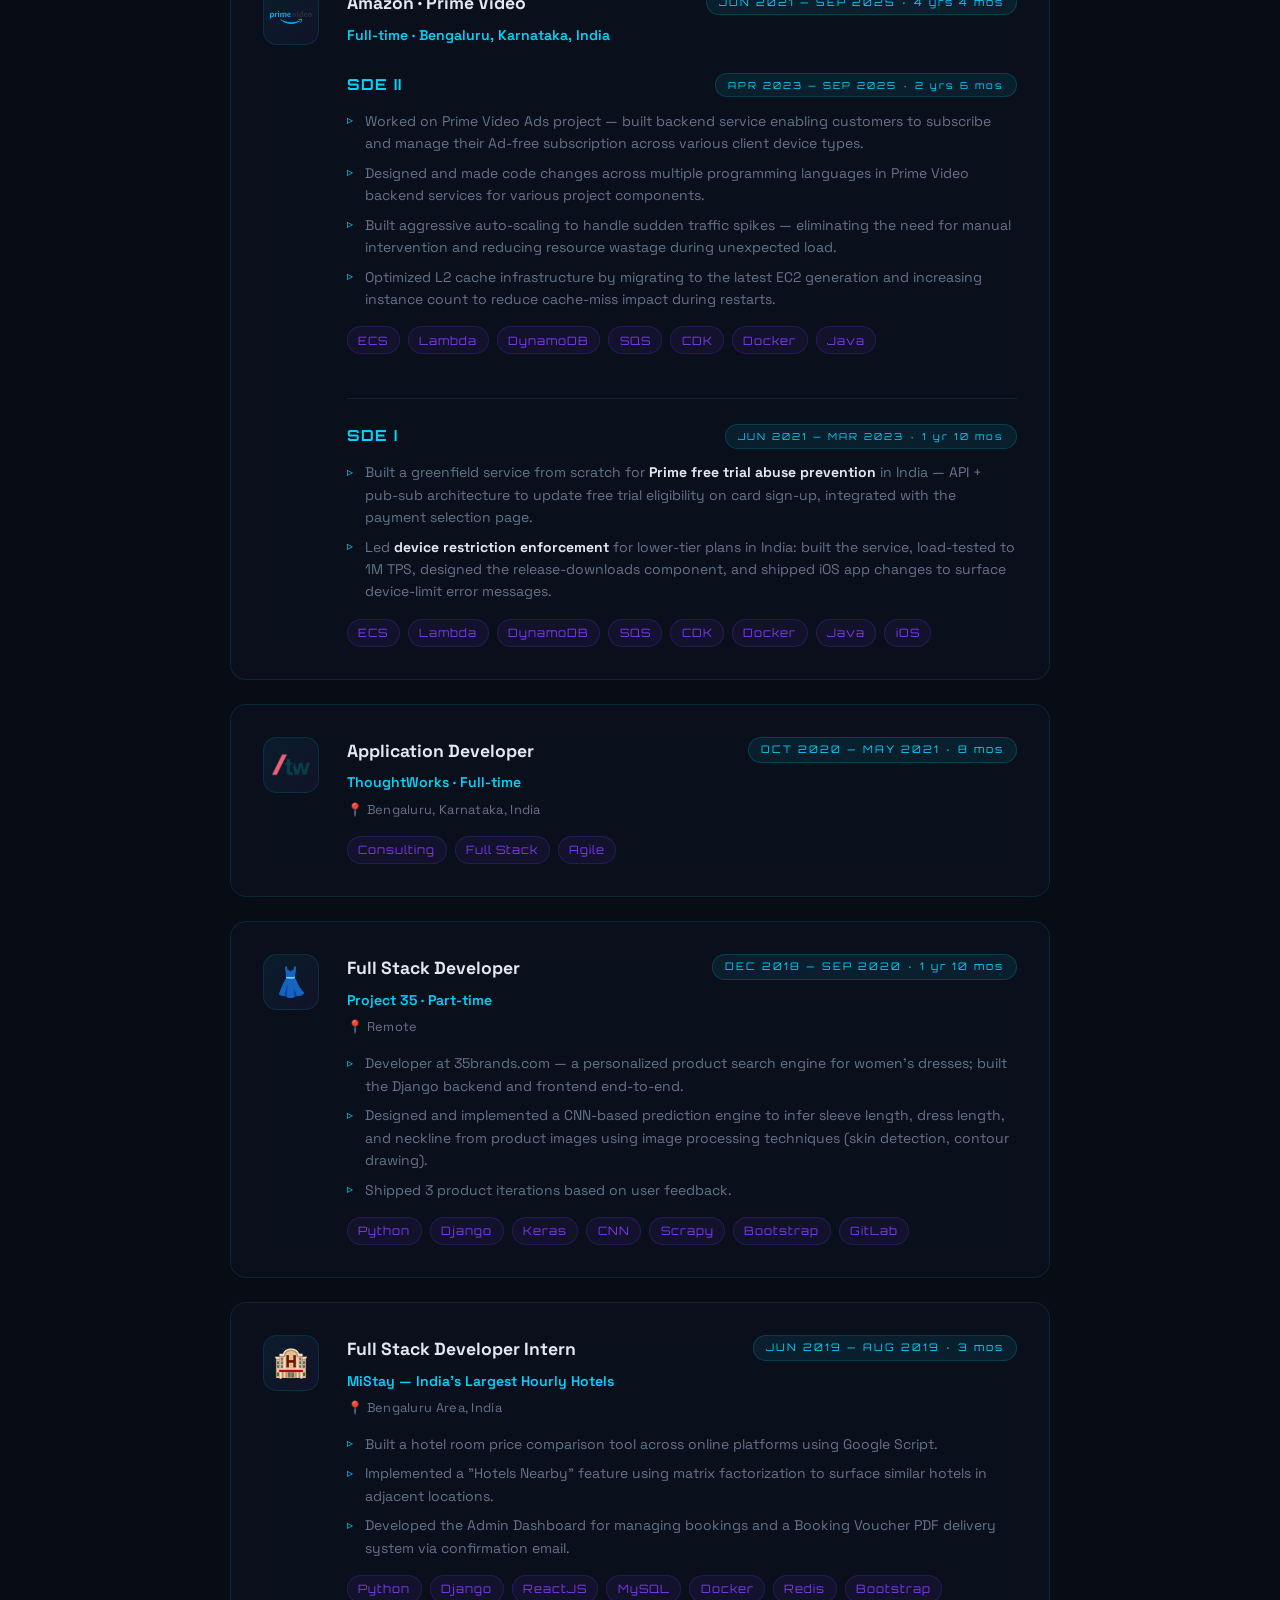
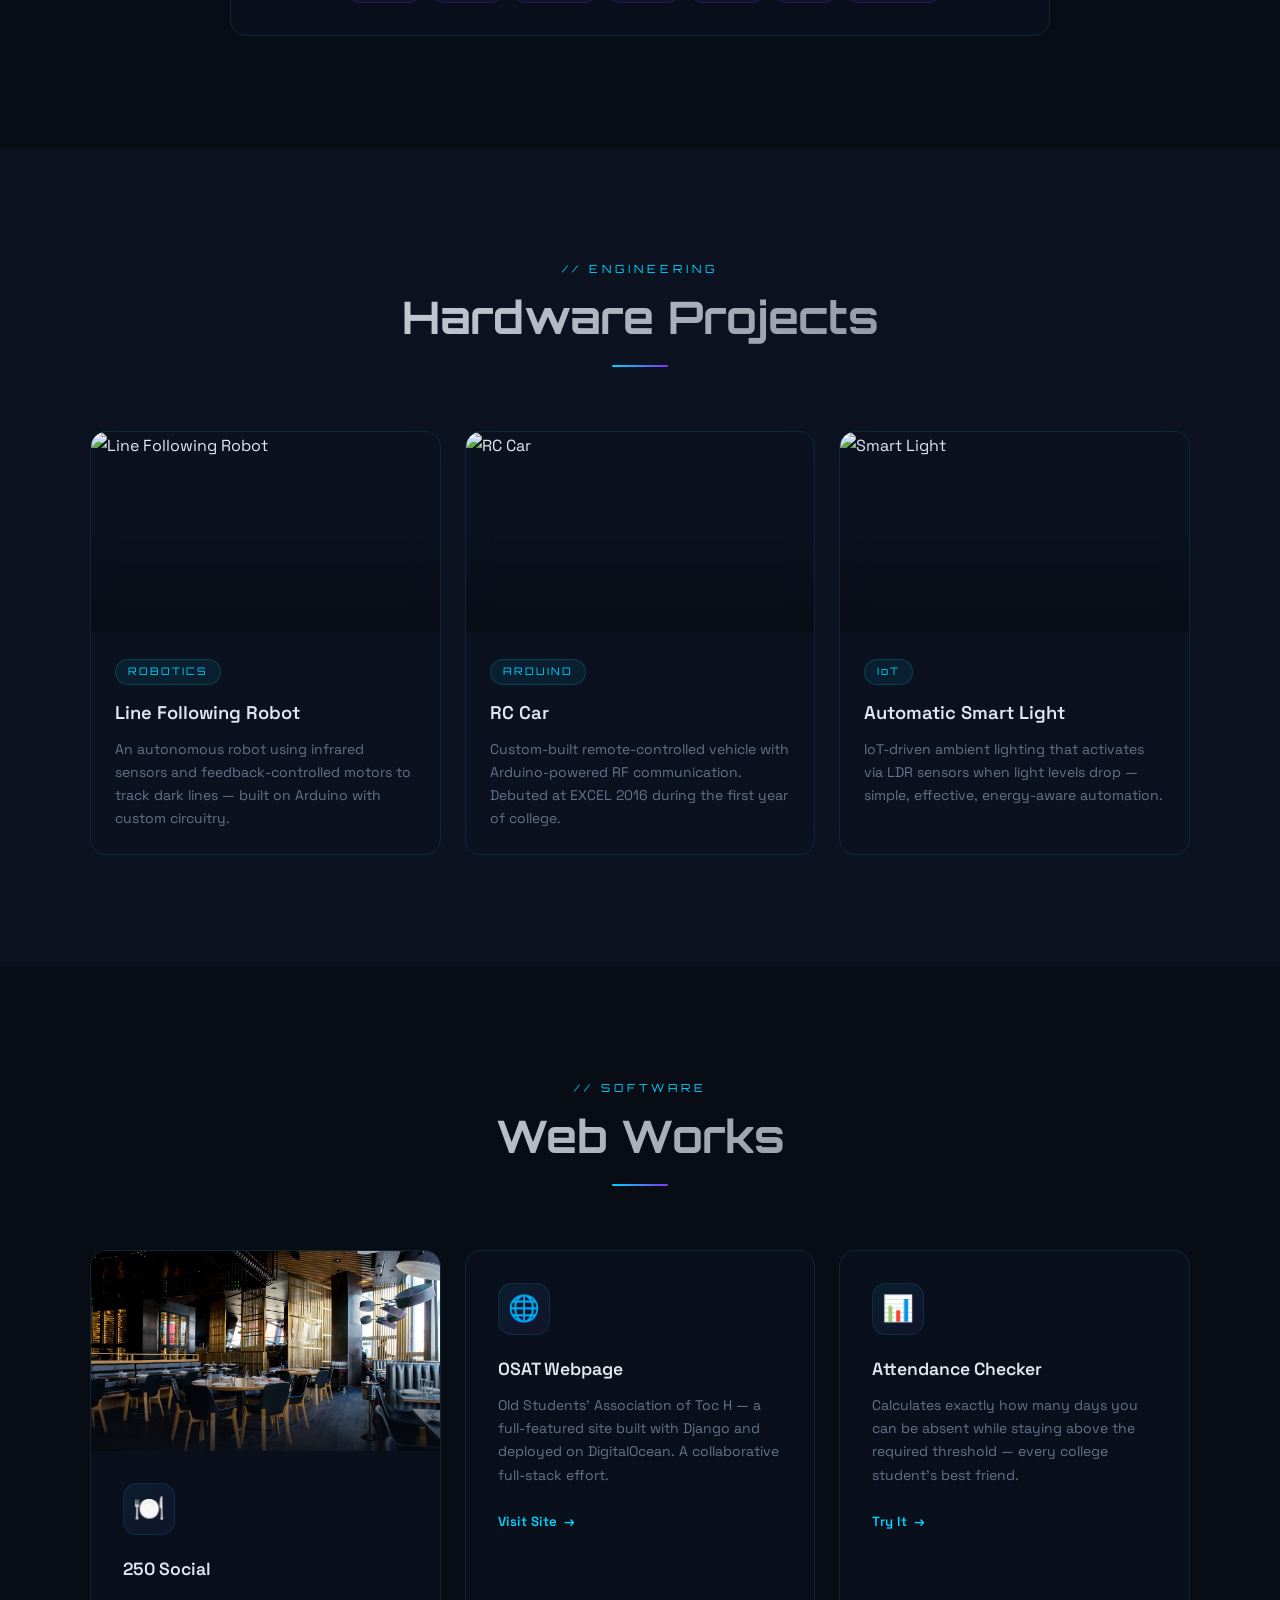
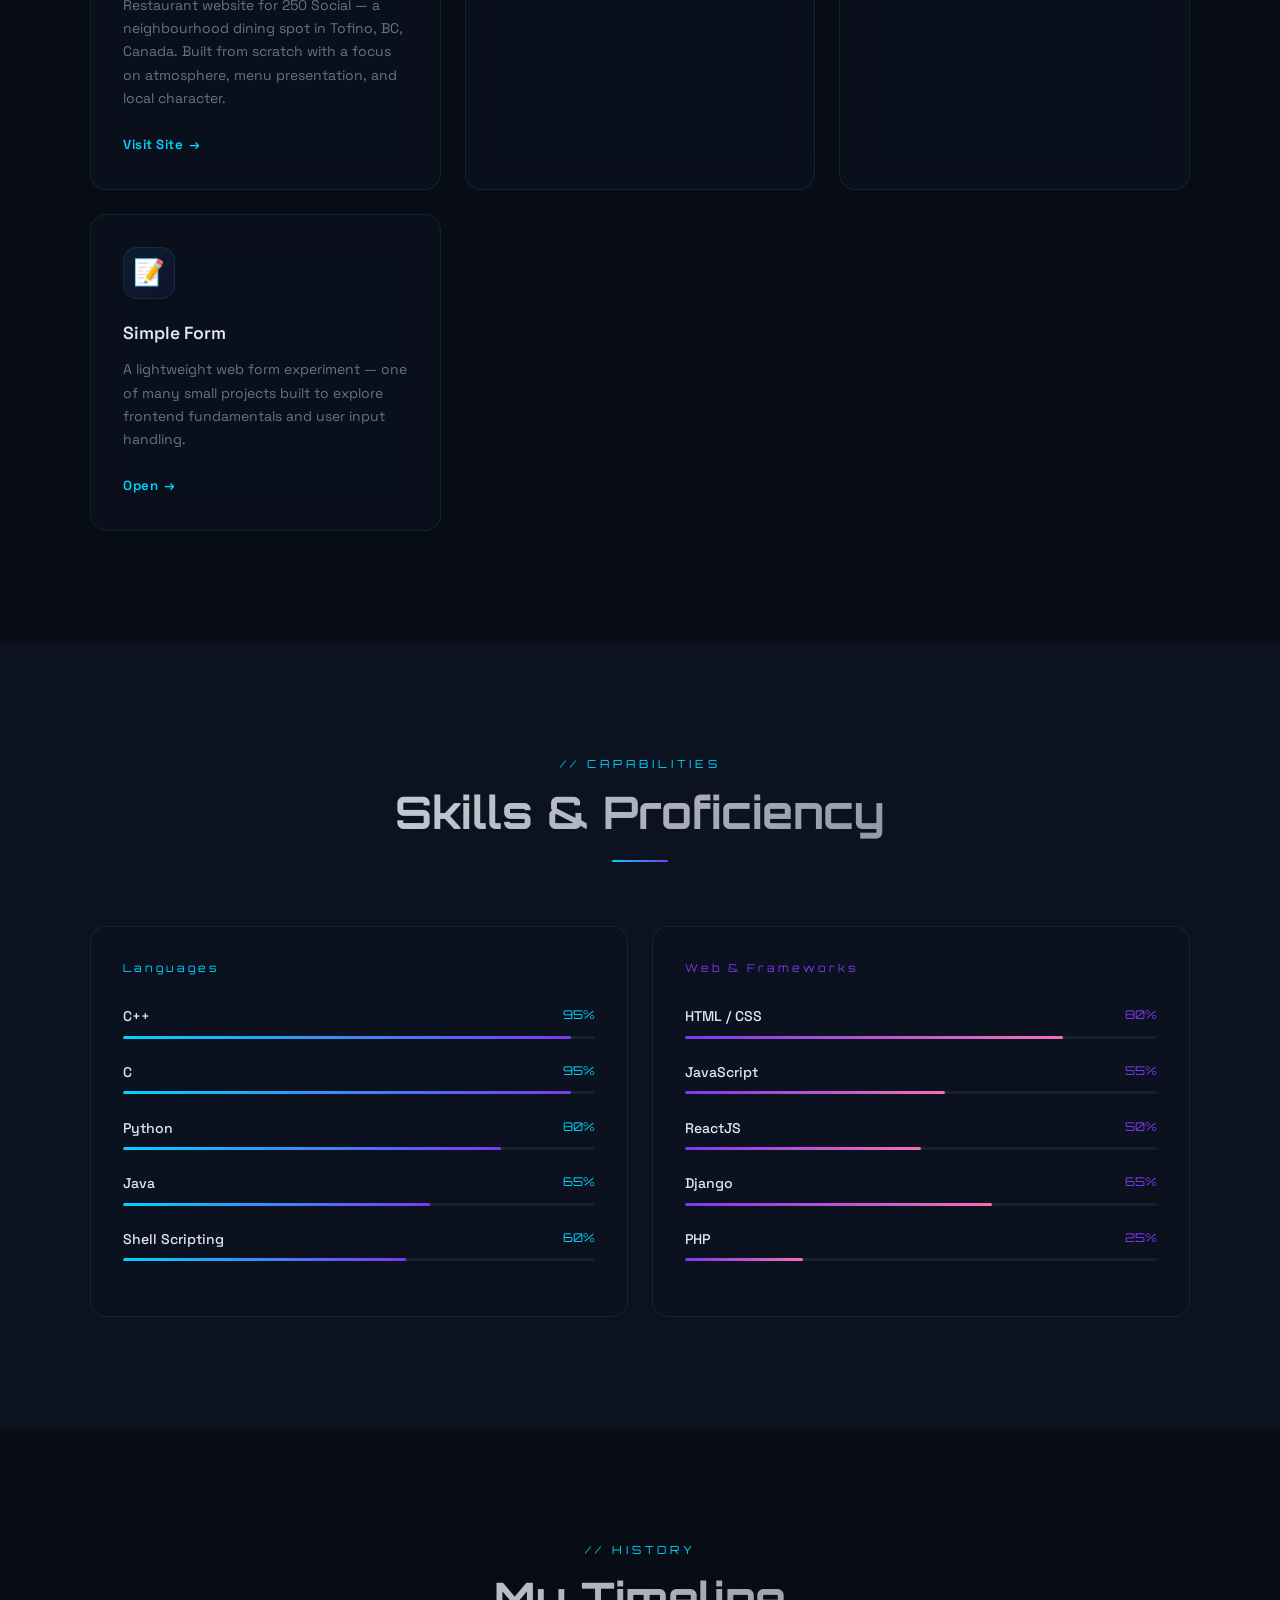
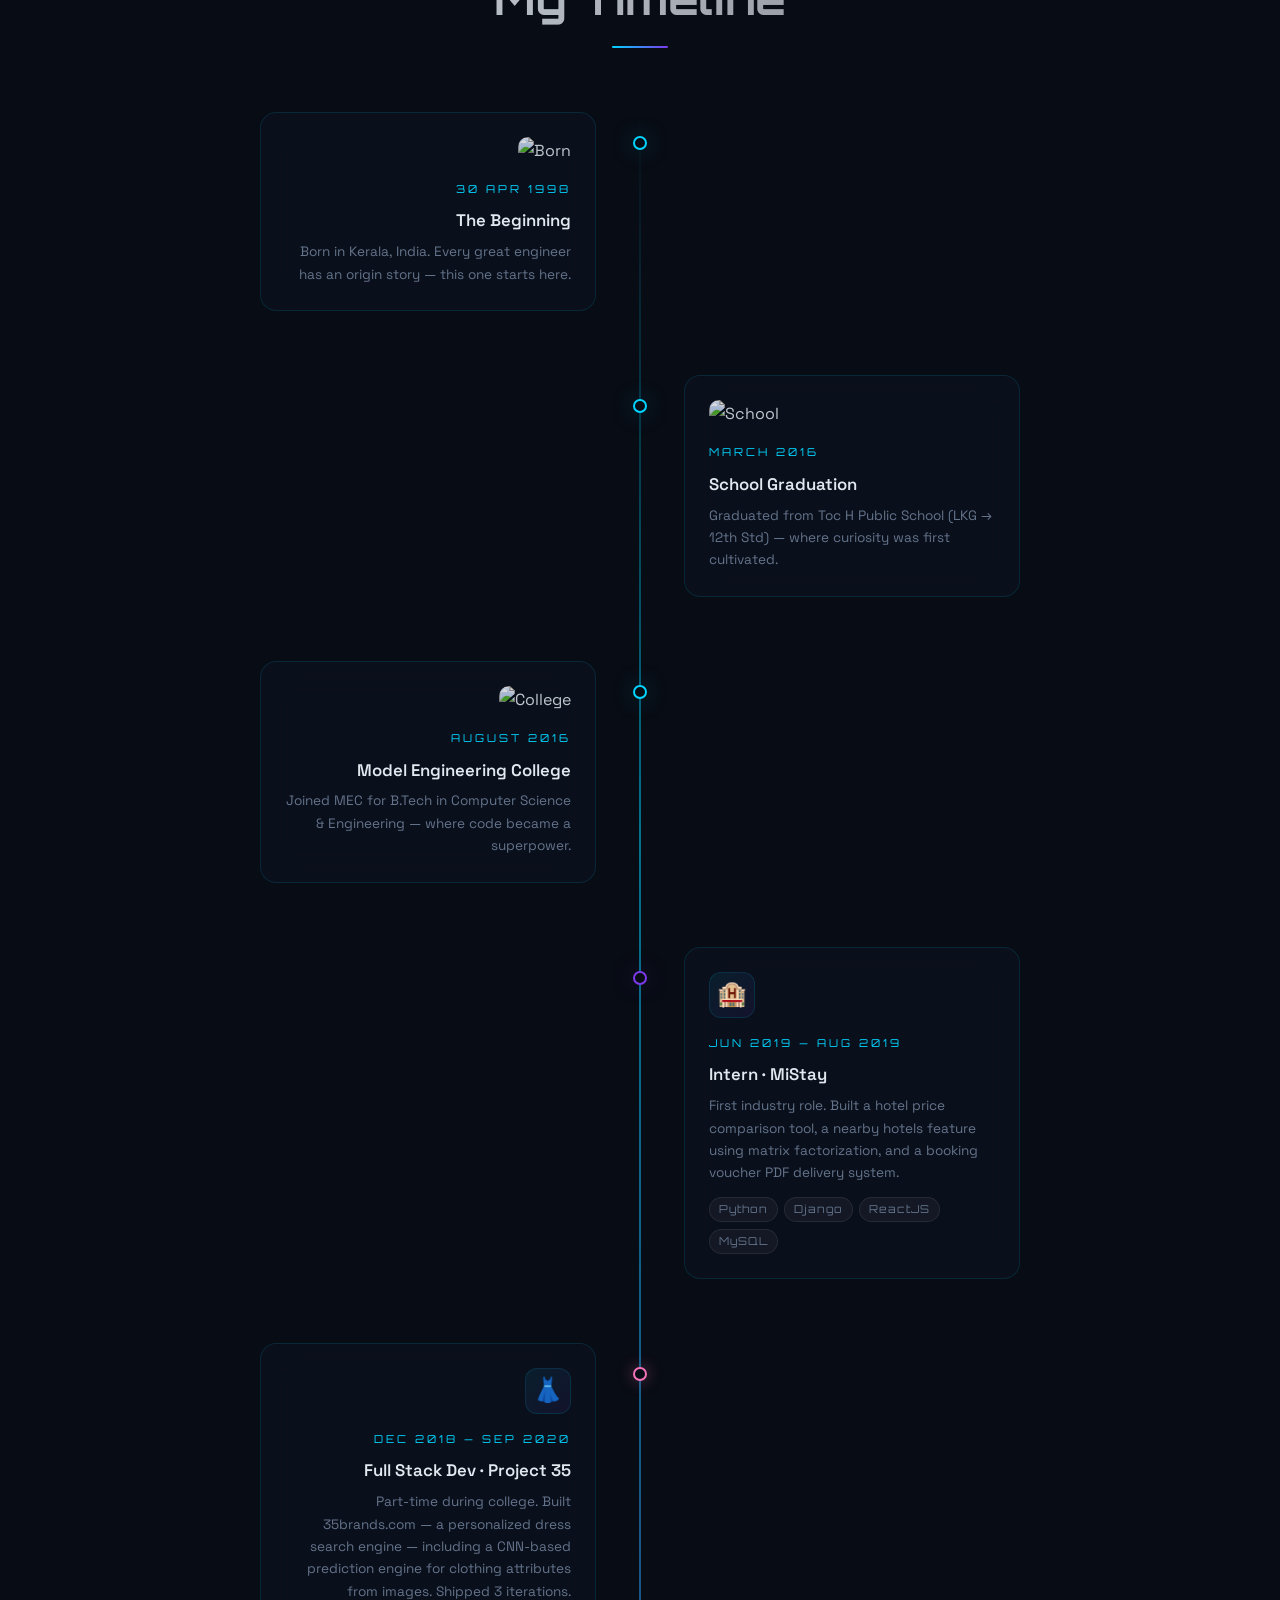
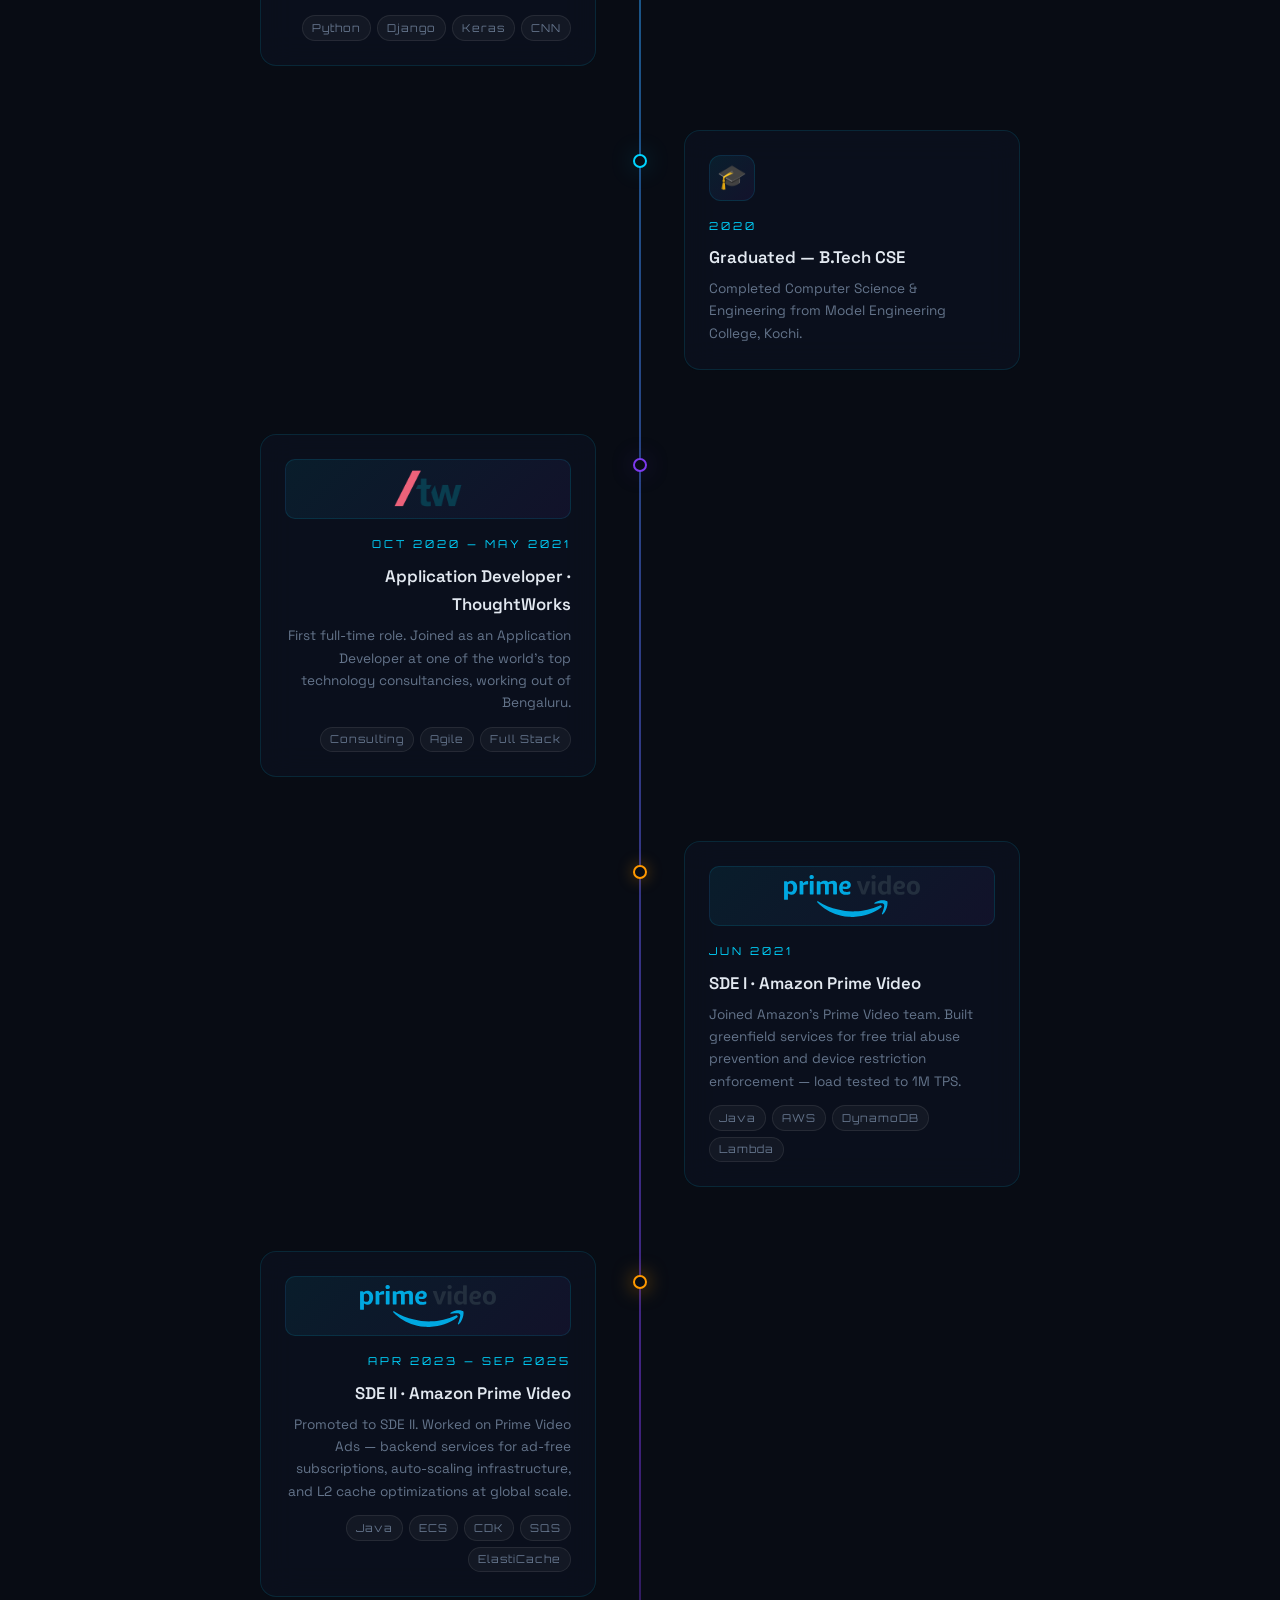
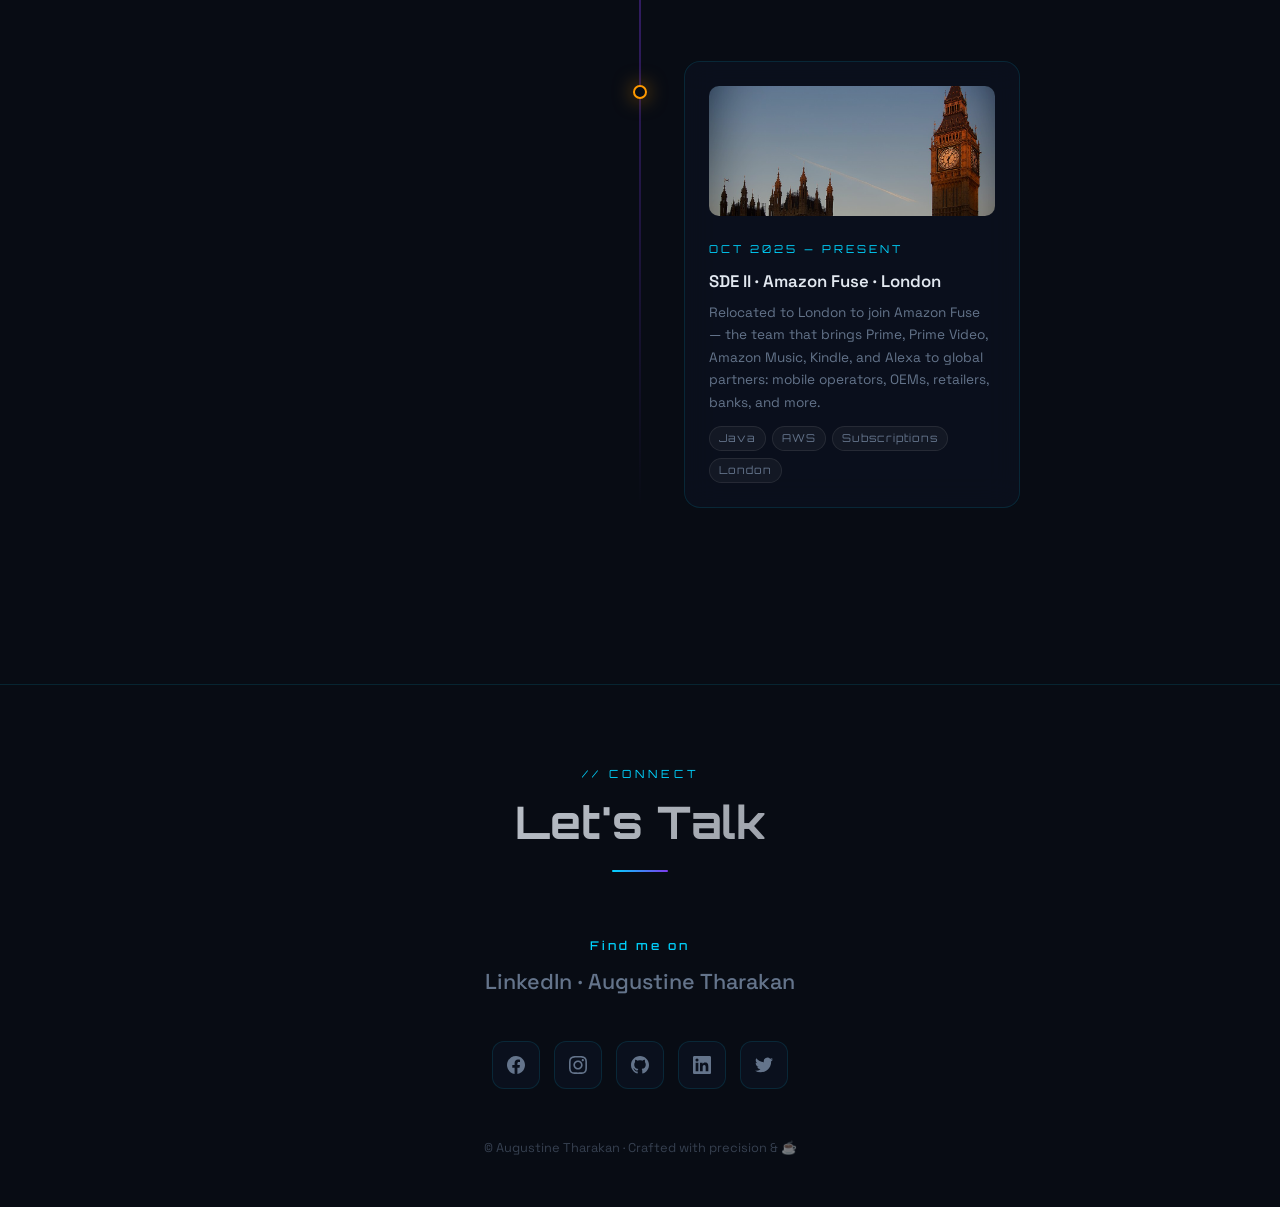
==== commit 21e21d3b: "Add team change from Amazon Prime Video Bangalore to Amazon Fuse London" ====
--- a/index.html
+++ b/index.html
@@ -31,7 +31,7 @@
       --radius: 16px;
     }
 
-    html { scroll-behavior: smooth; }
+    html { scroll-behavior: smooth; overflow-x: hidden; }
 
     body {
       font-family: var(--font-body);
@@ -290,57 +290,6 @@
     .reveal.in { opacity: 1; transform: translateY(0); }
     .d1{transition-delay:0.1s} .d2{transition-delay:0.2s} .d3{transition-delay:0.3s}
 
-    /* ── RESPONSIVE ── */
-    @media (max-width: 768px) {
-      .nav-links { display: none; }
-      .hamburger { display: flex; }
-
-      /* Timeline */
-      .tl::before { left: 20px; }
-      .tl-item, .tl-item:nth-child(even) { flex-direction: column; padding-left: 54px; }
-      .tl-content, .tl-item:nth-child(odd) .tl-content { width: 100%; text-align: left; }
-      .tl-dot { left: 20px; }
-      .tl-item:nth-child(odd) .tl-work-icon { margin-left: 0; }
-      .tl-item:nth-child(odd) .tl-chips { justify-content: flex-start; }
-
-      /* Experience — full reflow on mobile */
-      .exp-list { max-width: 100%; }
-      .exp-card {
-        display: flex; flex-direction: column; gap: 0;
-        padding: 1.25rem; overflow: hidden;
-      }
-      .exp-logo {
-        width: 44px; height: 44px; font-size: 1.4rem;
-        border-radius: 10px; margin-bottom: 1rem;
-      }
-      .exp-top {
-        flex-direction: column; align-items: flex-start;
-        gap: 0.4rem; margin-bottom: 0.5rem;
-      }
-      .exp-role { font-size: 0.95rem; line-height: 1.4; word-break: break-word; }
-      .exp-period {
-        white-space: normal; font-size: 0.58rem; letter-spacing: 1px;
-        padding: 0.15rem 0.6rem;
-      }
-      .exp-company { font-size: 0.82rem; }
-      .exp-location { font-size: 0.75rem; margin-bottom: 0.75rem; }
-      .exp-subrole { margin-bottom: 1.25rem; padding-bottom: 1.25rem; }
-      .exp-subrole-header {
-        flex-direction: column; align-items: flex-start; gap: 0.3rem;
-        margin-bottom: 0.6rem;
-      }
-      .exp-subrole-title { font-size: 0.82rem; }
-      .exp-bullets li { font-size: 0.8rem; line-height: 1.55; word-break: break-word; }
-      .exp-tags { gap: 0.35rem; }
-      .exp-tag { font-size: 0.6rem; padding: 0.15rem 0.5rem; letter-spacing: 0.5px; }
-    }
-
-    @media (max-width: 480px) {
-      .section { padding: 5rem 1.25rem; }
-      .hero-avatar { width: 110px; height: 110px; }
-      .exp-card { padding: 1.25rem; }
-    }
-
     /* ── EXPERIENCE ── */
     .exp-list { display: flex; flex-direction: column; gap: 1.5rem; max-width: 820px; margin: 0 auto; width: 100%; }
     .exp-card { padding: 2rem; display: grid; grid-template-columns: auto 1fr; gap: 0 1.75rem; align-items: start; min-width: 0; }
@@ -381,6 +330,67 @@
     body::after {
       content: ''; position: fixed; inset: 0; z-index: 9997; pointer-events: none;
       background: repeating-linear-gradient(0deg, transparent, transparent 3px, rgba(0,0,0,0.022) 3px, rgba(0,0,0,0.022) 4px);
+    }
+
+    /* ── RESPONSIVE ── */
+    @media (max-width: 768px) {
+      .nav-links { display: none; }
+      .hamburger { display: flex; }
+
+      /* Contain orbs so they don't bleed outside viewport */
+      .orb-1 { width: 400px; height: 400px; right: -100px; }
+      .orb-2 { width: 350px; height: 350px; left: -100px; }
+
+      /* Timeline */
+      .tl::before { left: 20px; }
+      .tl-item, .tl-item:nth-child(even) { flex-direction: column; padding-left: 54px; }
+      .tl-content, .tl-item:nth-child(odd) .tl-content { width: 100%; text-align: left; }
+      .tl-dot { left: 20px; }
+      .tl-item:nth-child(odd) .tl-work-icon { margin-left: 0; }
+      .tl-item:nth-child(odd) .tl-chips { justify-content: flex-start; }
+
+      /* Experience */
+      .exp-list { max-width: 100%; gap: 1rem; }
+      .exp-card {
+        grid-template-columns: 44px 1fr;
+        gap: 0 0.875rem;
+        padding: 1.25rem;
+      }
+      .exp-logo {
+        width: 44px; height: 44px; font-size: 1.4rem;
+        border-radius: 10px; padding: 6px;
+      }
+      .exp-logo img { width: 100%; height: 100%; object-fit: contain; }
+      .exp-top {
+        flex-direction: column; align-items: flex-start;
+        gap: 0.3rem; margin-bottom: 0.4rem;
+      }
+      .exp-role { font-size: 0.92rem; line-height: 1.4; word-break: break-word; }
+      .exp-period {
+        white-space: normal; font-size: 0.6rem; letter-spacing: 1px;
+        padding: 0.2rem 0.65rem; align-self: flex-start;
+      }
+      .exp-company { font-size: 0.82rem; }
+      .exp-location { font-size: 0.75rem; margin-bottom: 0.75rem; }
+      .exp-subrole { margin-bottom: 1.25rem; padding-bottom: 1.25rem; }
+      .exp-subrole-header {
+        flex-direction: column; align-items: flex-start; gap: 0.3rem;
+        margin-bottom: 0.65rem;
+      }
+      .exp-subrole-title { font-size: 0.82rem; }
+      .exp-bullets { gap: 0.5rem; }
+      .exp-bullets li { font-size: 0.8rem; line-height: 1.6; word-break: break-word; padding-left: 1rem; }
+      .exp-tags { gap: 0.35rem; margin-top: 0.75rem; }
+      .exp-tag { font-size: 0.62rem; padding: 0.18rem 0.55rem; letter-spacing: 0.5px; }
+    }
+
+    @media (max-width: 480px) {
+      .section { padding: 5rem 1rem; }
+      .hero-avatar { width: 110px; height: 110px; }
+      .exp-card { padding: 1rem; grid-template-columns: 40px 1fr; gap: 0 0.75rem; }
+      .exp-logo { width: 40px; height: 40px; }
+      .exp-role { font-size: 0.88rem; }
+      .exp-bullets li { font-size: 0.78rem; }
     }
   </style>
 </head>
@@ -422,7 +432,7 @@
     <div class="hero-inner">
       <div class="status-pill">
         <span class="pulse-dot"></span>
-        SDE II · Amazon Prime Video
+        SDE II · Amazon Fuse · London
       </div>
       <div class="hero-avatar-wrap">
         <img class="hero-avatar" src="assets/images/profile.jpg" alt="Augustine Tharakan">
@@ -452,13 +462,42 @@
 
       <div class="exp-list">
 
-        <!-- Amazon -->
+        <!-- Amazon Fuse -->
         <div class="card exp-card reveal d1">
-          <div class="exp-logo">🎬</div>
+          <div class="exp-logo" style="padding:6px"><img src="images/amazon-logo.svg" alt="Amazon" style="width:100%;height:100%;object-fit:contain"></div>
+          <div class="exp-body">
+            <div class="exp-top">
+              <span class="exp-role">Amazon · Fuse</span>
+              <span class="exp-period">OCT 2025 — PRESENT · 1 yr+</span>
+            </div>
+            <div class="exp-company">Full-time · London, United Kingdom</div>
+            <div class="exp-location" style="margin-bottom:1.5rem"></div>
+
+            <!-- SDE II Fuse -->
+            <div class="exp-subrole">
+              <div class="exp-subrole-header">
+                <span class="exp-subrole-title">SDE II</span>
+                <span class="exp-period" style="font-size:0.6rem">OCT 2025 — PRESENT</span>
+              </div>
+              <ul class="exp-bullets">
+                <li>Joined Amazon Fuse — the team responsible for bringing Amazon's consumer subscription services (Prime, Prime Video, Amazon Music, Kindle, Alexa and more) to hundreds of global partners including mobile operators, OEMs, retailers, banks, and QSR brands.</li>
+                <li>Working on the core infrastructure and services that enable partner integrations to distribute and grow Amazon's subscription offerings across global markets.</li>
+              </ul>
+              <div class="exp-tags">
+                <span class="exp-tag">Java</span><span class="exp-tag">AWS</span><span class="exp-tag">Partnerships</span>
+                <span class="exp-tag">Subscriptions</span><span class="exp-tag">London</span>
+              </div>
+            </div>
+          </div>
+        </div>
+
+        <!-- Amazon Prime Video -->
+        <div class="card exp-card reveal d1">
+          <div class="exp-logo" style="padding:6px"><img src="images/amazon-prime-video-logo.svg" alt="Amazon Prime Video" style="width:100%;height:100%;object-fit:contain"></div>
           <div class="exp-body">
             <div class="exp-top">
               <span class="exp-role">Amazon · Prime Video</span>
-              <span class="exp-period">JUN 2021 — PRESENT · 4 yrs 10 mos</span>
+              <span class="exp-period">JUN 2021 — SEP 2025 · 4 yrs 4 mos</span>
             </div>
             <div class="exp-company">Full-time · Bengaluru, Karnataka, India</div>
             <div class="exp-location" style="margin-bottom:1.5rem"></div>
@@ -467,7 +506,7 @@
             <div class="exp-subrole">
               <div class="exp-subrole-header">
                 <span class="exp-subrole-title">SDE II</span>
-                <span class="exp-period" style="font-size:0.6rem">APR 2023 — PRESENT · 3 yrs</span>
+                <span class="exp-period" style="font-size:0.6rem">APR 2023 — SEP 2025 · 2 yrs 6 mos</span>
               </div>
               <ul class="exp-bullets">
                 <li>Worked on Prime Video Ads project — built backend service enabling customers to subscribe and manage their Ad-free subscription across various client device types.</li>
@@ -501,7 +540,7 @@
 
         <!-- ThoughtWorks -->
         <div class="card exp-card reveal d2">
-          <div class="exp-logo">⚙️</div>
+          <div class="exp-logo" style="padding:6px"><img src="images/thoughtworks-logo.png" alt="ThoughtWorks" style="width:100%;height:100%;object-fit:contain"></div>
           <div class="exp-body">
             <div class="exp-top">
               <span class="exp-role">Application Developer</span>
@@ -610,6 +649,15 @@
       </div>
       <div class="works-grid">
         <div class="card reveal d1">
+          <div class="proj-img-wrap"><img class="proj-img" src="images/250social-preview.jpg" alt="250 Social Restaurant Website"></div>
+          <div class="work-body">
+            <div class="work-icon">🍽️</div>
+            <h3 class="work-title">250 Social</h3>
+            <p class="work-desc">Restaurant website for 250 Social — a neighbourhood dining spot in Tofino, BC, Canada. Built from scratch with a focus on atmosphere, menu presentation, and local character.</p>
+            <a href="https://250social.ca" target="_blank" class="work-link">Visit Site</a>
+          </div>
+        </div>
+        <div class="card reveal d2">
           <div class="work-body">
             <div class="work-icon">🌐</div>
             <h3 class="work-title">OSAT Webpage</h3>
@@ -745,7 +793,7 @@
 
         <div class="tl-item reveal">
           <div class="tl-content card">
-            <div class="tl-work-icon">⚙️</div>
+            <div class="tl-work-icon" style="width:100%;height:60px;border-radius:10px;padding:8px;margin-bottom:1rem;background:linear-gradient(135deg,rgba(0,212,255,0.07),rgba(124,58,237,0.07));border:1px solid var(--border)"><img src="images/thoughtworks-logo.png" alt="ThoughtWorks" style="width:100%;height:100%;object-fit:contain"></div>
             <div class="tl-date">OCT 2020 — MAY 2021</div>
             <h3 class="tl-title">Application Developer · ThoughtWorks</h3>
             <p class="tl-desc">First full-time role. Joined as an Application Developer at one of the world's top technology consultancies, working out of Bengaluru.</p>
@@ -758,7 +806,7 @@
 
         <div class="tl-item reveal">
           <div class="tl-content card">
-            <div class="tl-work-icon">🎬</div>
+            <div class="tl-work-icon" style="width:100%;height:60px;border-radius:10px;padding:8px;margin-bottom:1rem;background:linear-gradient(135deg,rgba(0,212,255,0.07),rgba(124,58,237,0.07));border:1px solid var(--border)"><img src="images/amazon-prime-video-logo.svg" alt="Amazon Prime Video" style="width:100%;height:100%;object-fit:contain"></div>
             <div class="tl-date">JUN 2021</div>
             <h3 class="tl-title">SDE I · Amazon Prime Video</h3>
             <p class="tl-desc">Joined Amazon's Prime Video team. Built greenfield services for free trial abuse prevention and device restriction enforcement — load tested to 1M TPS.</p>
@@ -771,12 +819,25 @@
 
         <div class="tl-item reveal">
           <div class="tl-content card">
-            <div class="tl-work-icon">🚀</div>
-            <div class="tl-date">APR 2023 — PRESENT</div>
+            <div class="tl-work-icon" style="width:100%;height:60px;border-radius:10px;padding:8px;margin-bottom:1rem;background:linear-gradient(135deg,rgba(0,212,255,0.07),rgba(124,58,237,0.07));border:1px solid var(--border)"><img src="images/amazon-prime-video-logo.svg" alt="Amazon Prime Video" style="width:100%;height:100%;object-fit:contain"></div>
+            <div class="tl-date">APR 2023 — SEP 2025</div>
             <h3 class="tl-title">SDE II · Amazon Prime Video</h3>
-            <p class="tl-desc">Promoted to SDE II. Working on Prime Video Ads — backend services for ad-free subscriptions, auto-scaling infrastructure, and L2 cache optimizations at global scale.</p>
+            <p class="tl-desc">Promoted to SDE II. Worked on Prime Video Ads — backend services for ad-free subscriptions, auto-scaling infrastructure, and L2 cache optimizations at global scale.</p>
             <div class="tl-chips">
               <span>Java</span><span>ECS</span><span>CDK</span><span>SQS</span><span>ElastiCache</span>
+            </div>
+          </div>
+          <div class="tl-dot" style="border-color:#ff9900;box-shadow:0 0 20px rgba(255,153,0,0.6)"></div>
+        </div>
+
+        <div class="tl-item reveal">
+          <div class="tl-content card">
+            <img class="tl-thumb" src="images/big-ben.jpg" alt="Big Ben at sunrise, London">
+            <div class="tl-date">OCT 2025 — PRESENT</div>
+            <h3 class="tl-title">SDE II · Amazon Fuse · London</h3>
+            <p class="tl-desc">Relocated to London to join Amazon Fuse — the team that brings Prime, Prime Video, Amazon Music, Kindle, and Alexa to global partners: mobile operators, OEMs, retailers, banks, and more.</p>
+            <div class="tl-chips">
+              <span>Java</span><span>AWS</span><span>Subscriptions</span><span>London</span>
             </div>
           </div>
           <div class="tl-dot" style="border-color:#ff9900;box-shadow:0 0 20px rgba(255,153,0,0.6)"></div>
@@ -888,5 +949,17 @@
     document.getElementById('nav').style.background=window.scrollY>60?'rgba(8,12,20,0.97)':'rgba(8,12,20,0.8)';
   },{passive:true});
   </script>
+  <script>
+  /* ── Overflow diagnostic — remove after fixing ── */
+  (function(){
+    const w = document.documentElement.offsetWidth;
+    document.querySelectorAll('*').forEach(el => {
+      if (el.offsetWidth > w) {
+        el.style.outline = '2px solid red';
+        console.warn('OVERFLOW:', el.tagName, el.className, 'width:', el.offsetWidth);
+      }
+    });
+  })();
+  </script>
 </body>
 </html>
